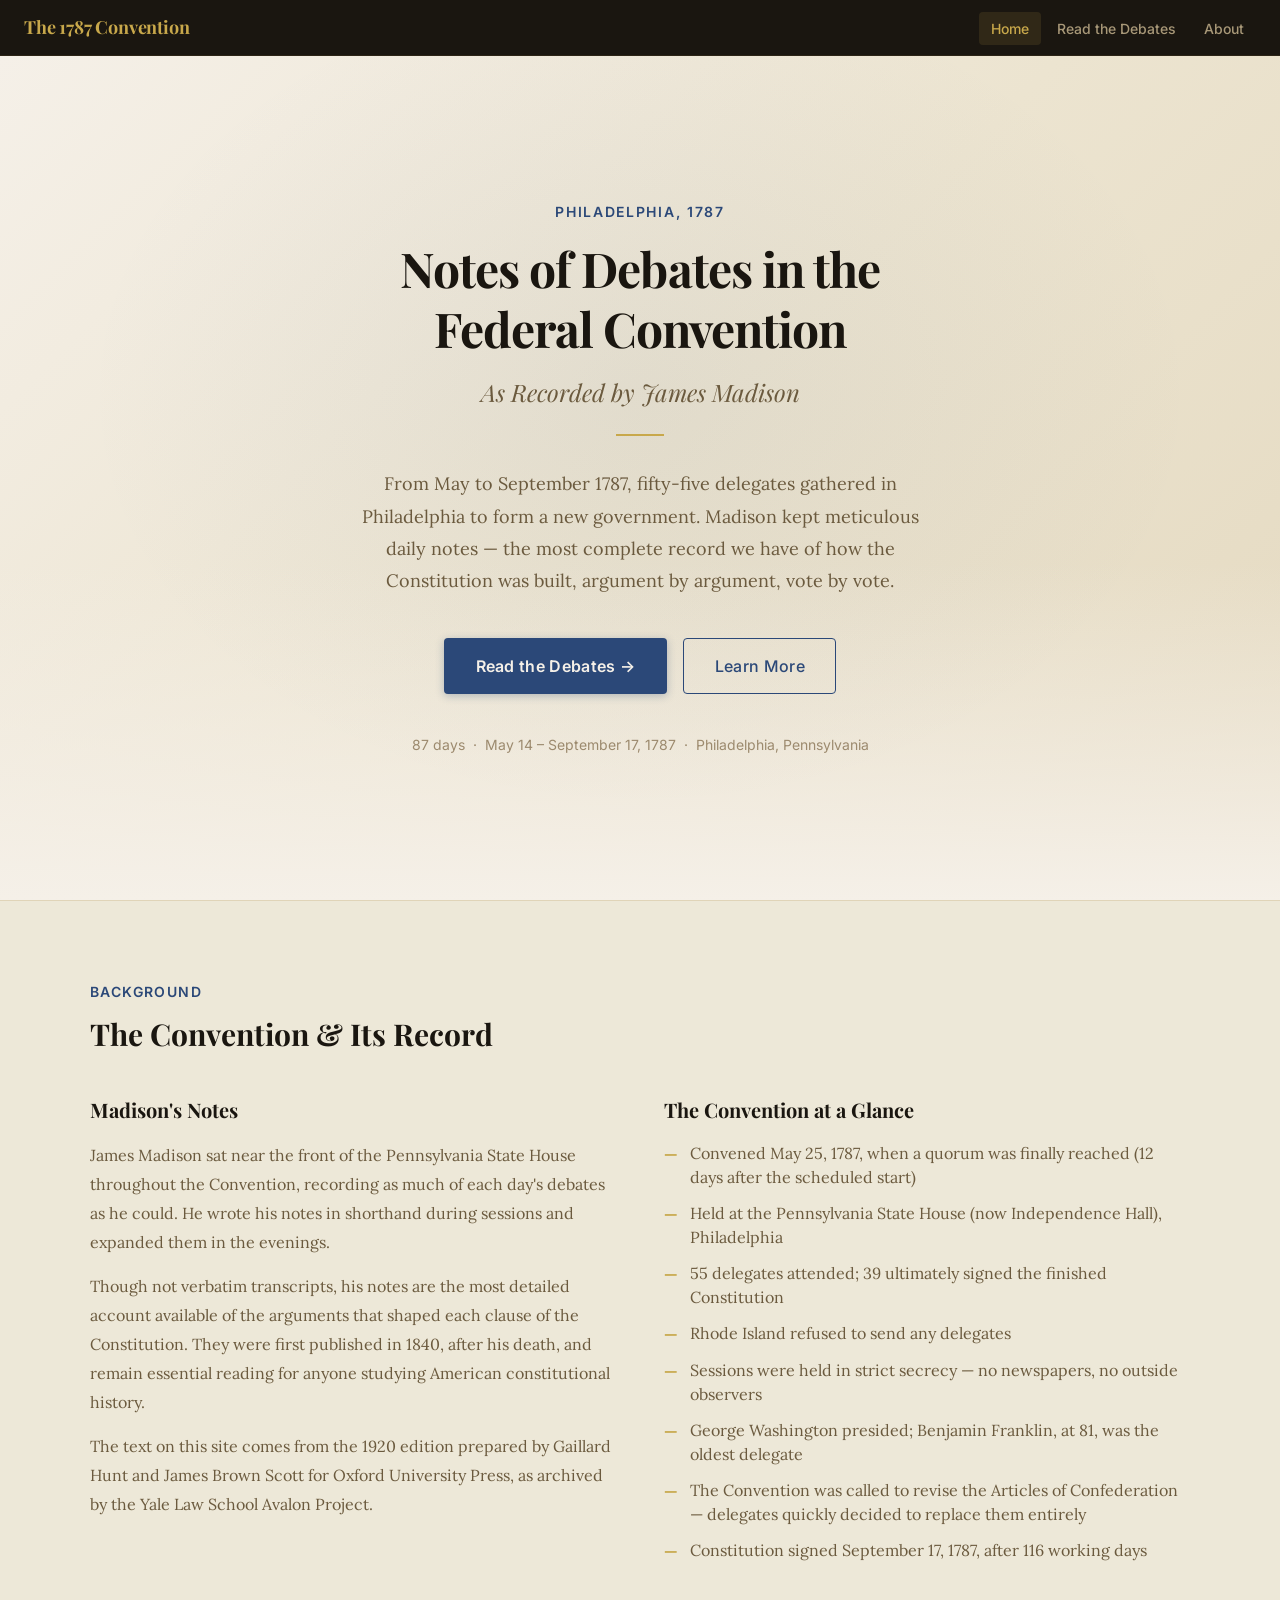
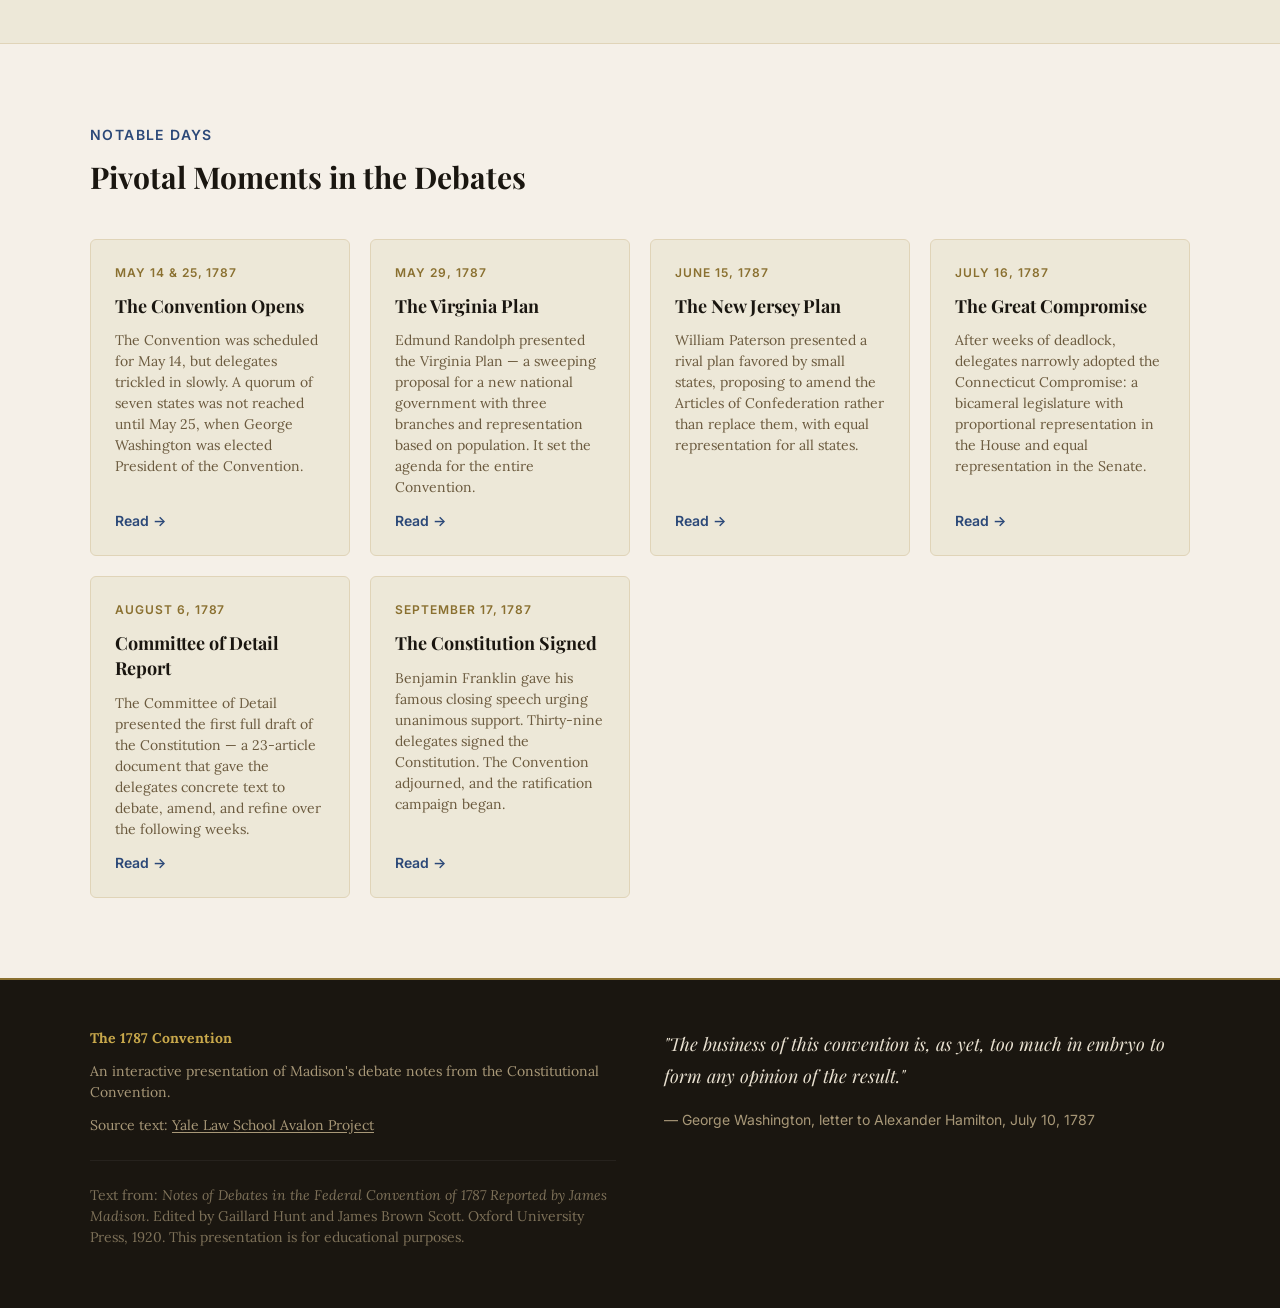
==== index.html @ e4939d73 "Initial commit: 1787 Constitutional Convention website - Landing page (index.html) with hero, about " ====
<!DOCTYPE html>
<html lang="en">
<head>
  <meta charset="UTF-8">
  <meta name="viewport" content="width=device-width, initial-scale=1.0">
  <title>The 1787 Constitutional Convention — Madison's Notes</title>
  <meta name="description" content="An interactive archive of James Madison's daily notes from the Constitutional Convention of 1787. Read the debates that shaped the United States Constitution.">

  <link rel="preconnect" href="https://fonts.googleapis.com">
  <link rel="preconnect" href="https://fonts.gstatic.com" crossorigin>
  <link href="https://fonts.googleapis.com/css2?family=Playfair+Display:ital,wght@0,400;0,700;1,400&family=Lora:ital,wght@0,400;0,600;1,400&family=Inter:wght@400;500;600;700&display=swap" rel="stylesheet">
  <link rel="stylesheet" href="css/styles.css">
</head>
<body class="index-body">

  <!-- Navigation -->
  <nav class="site-nav" role="navigation" aria-label="Main navigation">
    <a href="index.html" class="site-nav__logo" aria-label="Home">
      <span class="logo-long">The 1787 Convention</span>
    </a>
    <ul class="site-nav__links">
      <li><a href="index.html" class="active">Home</a></li>
      <li><a href="debates.html">Read the Debates</a></li>
      <li><a href="#about">About</a></li>
    </ul>
  </nav>

  <!-- Hero -->
  <section class="hero" aria-labelledby="hero-title">
    <div class="hero__inner">
      <p class="hero__eyebrow">Philadelphia, 1787</p>
      <h1 class="hero__title" id="hero-title">Notes of Debates in the<br>Federal Convention</h1>
      <p class="hero__subtitle">As Recorded by James Madison</p>
      <div class="hero__divider" aria-hidden="true"></div>
      <p class="hero__description">
        From May to September 1787, fifty-five delegates gathered in Philadelphia to form a new government.
        Madison kept meticulous daily notes — the most complete record we have of how the Constitution was built,
        argument by argument, vote by vote.
      </p>
      <div class="hero__actions">
        <a href="debates.html" class="btn-primary">Read the Debates &rarr;</a>
        <a href="#about" class="btn-secondary">Learn More</a>
      </div>
      <p class="hero__meta">87 days &nbsp;·&nbsp; May 14 – September 17, 1787 &nbsp;·&nbsp; Philadelphia, Pennsylvania</p>
    </div>
  </section>

  <!-- About -->
  <section class="about-section" id="about" aria-labelledby="about-title">
    <div class="section-container">
      <p class="section-eyebrow">Background</p>
      <h2 class="section-title" id="about-title">The Convention &amp; Its Record</h2>
      <div class="about-grid">
        <div class="about-card">
          <h3>Madison's Notes</h3>
          <p>
            James Madison sat near the front of the Pennsylvania State House throughout the Convention,
            recording as much of each day's debates as he could. He wrote his notes in shorthand during
            sessions and expanded them in the evenings.
          </p>
          <p>
            Though not verbatim transcripts, his notes are the most detailed account available of the
            arguments that shaped each clause of the Constitution. They were first published in 1840,
            after his death, and remain essential reading for anyone studying American constitutional history.
          </p>
          <p>
            The text on this site comes from the 1920 edition prepared by Gaillard Hunt and James Brown Scott
            for Oxford University Press, as archived by the Yale Law School Avalon Project.
          </p>
        </div>
        <div class="about-card">
          <h3>The Convention at a Glance</h3>
          <ul class="facts-list">
            <li>Convened May 25, 1787, when a quorum was finally reached (12 days after the scheduled start)</li>
            <li>Held at the Pennsylvania State House (now Independence Hall), Philadelphia</li>
            <li>55 delegates attended; 39 ultimately signed the finished Constitution</li>
            <li>Rhode Island refused to send any delegates</li>
            <li>Sessions were held in strict secrecy — no newspapers, no outside observers</li>
            <li>George Washington presided; Benjamin Franklin, at 81, was the oldest delegate</li>
            <li>The Convention was called to revise the Articles of Confederation — delegates quickly decided to replace them entirely</li>
            <li>Constitution signed September 17, 1787, after 116 working days</li>
          </ul>
        </div>
      </div>
    </div>
  </section>

  <!-- Key Moments -->
  <section class="moments-section" aria-labelledby="moments-title">
    <div class="section-container">
      <p class="section-eyebrow">Notable Days</p>
      <h2 class="section-title" id="moments-title">Pivotal Moments in the Debates</h2>
      <div class="moments-grid">

        <a href="debates.html#debates_514525" class="moment-card">
          <span class="moment-card__date">May 14 &amp; 25, 1787</span>
          <h3 class="moment-card__title">The Convention Opens</h3>
          <p class="moment-card__desc">
            The Convention was scheduled for May 14, but delegates trickled in slowly.
            A quorum of seven states was not reached until May 25, when George Washington was elected President of the Convention.
          </p>
          <span class="moment-card__link">Read &rarr;</span>
        </a>

        <a href="debates.html#debates_529" class="moment-card">
          <span class="moment-card__date">May 29, 1787</span>
          <h3 class="moment-card__title">The Virginia Plan</h3>
          <p class="moment-card__desc">
            Edmund Randolph presented the Virginia Plan — a sweeping proposal for a new national government with three branches
            and representation based on population. It set the agenda for the entire Convention.
          </p>
          <span class="moment-card__link">Read &rarr;</span>
        </a>

        <a href="debates.html#debates_615" class="moment-card">
          <span class="moment-card__date">June 15, 1787</span>
          <h3 class="moment-card__title">The New Jersey Plan</h3>
          <p class="moment-card__desc">
            William Paterson presented a rival plan favored by small states, proposing to amend the Articles of Confederation
            rather than replace them, with equal representation for all states.
          </p>
          <span class="moment-card__link">Read &rarr;</span>
        </a>

        <a href="debates.html#debates_716" class="moment-card">
          <span class="moment-card__date">July 16, 1787</span>
          <h3 class="moment-card__title">The Great Compromise</h3>
          <p class="moment-card__desc">
            After weeks of deadlock, delegates narrowly adopted the Connecticut Compromise: a bicameral legislature
            with proportional representation in the House and equal representation in the Senate.
          </p>
          <span class="moment-card__link">Read &rarr;</span>
        </a>

        <a href="debates.html#debates_806" class="moment-card">
          <span class="moment-card__date">August 6, 1787</span>
          <h3 class="moment-card__title">Committee of Detail Report</h3>
          <p class="moment-card__desc">
            The Committee of Detail presented the first full draft of the Constitution — a 23-article document
            that gave the delegates concrete text to debate, amend, and refine over the following weeks.
          </p>
          <span class="moment-card__link">Read &rarr;</span>
        </a>

        <a href="debates.html#debates_917" class="moment-card">
          <span class="moment-card__date">September 17, 1787</span>
          <h3 class="moment-card__title">The Constitution Signed</h3>
          <p class="moment-card__desc">
            Benjamin Franklin gave his famous closing speech urging unanimous support. Thirty-nine delegates signed
            the Constitution. The Convention adjourned, and the ratification campaign began.
          </p>
          <span class="moment-card__link">Read &rarr;</span>
        </a>

      </div>
    </div>
  </section>

  <!-- Footer -->
  <footer class="site-footer">
    <div class="site-footer__inner">
      <div>
        <p class="site-footer__brand">The 1787 Convention</p>
        <p>An interactive presentation of Madison's debate notes from the Constitutional Convention.</p>
        <p>
          Source text: <a href="https://avalon.law.yale.edu/subject_menus/debcont.asp" target="_blank" rel="noopener">
            Yale Law School Avalon Project
          </a>
        </p>
        <p class="site-footer__attribution">
          Text from: <em>Notes of Debates in the Federal Convention of 1787 Reported by James Madison</em>.
          Edited by Gaillard Hunt and James Brown Scott. Oxford University Press, 1920.
          This presentation is for educational purposes.
        </p>
      </div>
      <div>
        <p style="font-family: var(--font-display); font-style: italic; font-size: var(--text-lg); color: var(--color-text-on-dark); margin-bottom: var(--space-4); line-height: var(--leading-prose);">
          "The business of this convention is, as yet, too much in embryo to form any opinion of the result."
        </p>
        <p style="font-family: var(--font-ui); font-size: var(--text-sm);">— George Washington, letter to Alexander Hamilton, July 10, 1787</p>
      </div>
    </div>
  </footer>

  <script src="js/main.js"></script>
</body>
</html>
---- css/styles.css ----
/* ============================================================
   Constitutional Convention Website — Design System & Styles
   ============================================================ */

/* Google Fonts loaded in HTML head */

/* ============================================================
   1. CSS Custom Properties (Design Tokens)
   ============================================================ */
:root {
  /* Background tones — warm parchment palette */
  --color-parchment:       #f5f0e8;
  --color-parchment-dark:  #ede8d8;
  --color-parchment-aged:  #d4c9a8;

  /* Dark surfaces */
  --color-ink-deep:        #1a1610;
  --color-ink-mid:         #2c2416;
  --color-ink-light:       #4a3f2f;

  /* Accent — federal blue & gold */
  --color-federal-blue:    #2b4878;
  --color-federal-blue-lt: #3d5f9a;
  --color-federal-gold:    #c8a84b;
  --color-federal-gold-lt: #e8c86a;
  --color-federal-gold-dim: #8a7030;

  /* Text */
  --color-text-primary:    #2c2416;
  --color-text-secondary:  #6b5a3e;
  --color-text-muted:      #9c8a6e;
  --color-text-on-dark:    #e8e0d0;
  --color-text-on-dark-dim: #a89878;

  /* Borders */
  --color-border:          #c8b896;
  --color-border-light:    #e0d4b8;

  /* Functional */
  --color-error:           #8b2020;
  --color-success:         #1a5c2c;

  /* Typography */
  --font-display: 'Playfair Display', 'Georgia', serif;
  --font-body:    'Lora', 'Georgia', serif;
  --font-ui:      'Inter', 'Helvetica Neue', system-ui, sans-serif;

  /* Type scale */
  --text-xs:   0.75rem;
  --text-sm:   0.875rem;
  --text-base: 1rem;
  --text-lg:   1.125rem;
  --text-xl:   1.25rem;
  --text-2xl:  1.5rem;
  --text-3xl:  1.875rem;
  --text-4xl:  2.25rem;
  --text-5xl:  3rem;

  /* Line heights */
  --leading-tight:  1.25;
  --leading-snug:   1.375;
  --leading-normal: 1.5;
  --leading-prose:  1.8;

  /* Spacing */
  --space-1:  0.25rem;
  --space-2:  0.5rem;
  --space-3:  0.75rem;
  --space-4:  1rem;
  --space-5:  1.25rem;
  --space-6:  1.5rem;
  --space-8:  2rem;
  --space-10: 2.5rem;
  --space-12: 3rem;
  --space-16: 4rem;
  --space-20: 5rem;
  --space-24: 6rem;

  /* Layout */
  --content-max-width: 780px;
  --sidebar-width:     260px;
  --timeline-height:   72px;
  --nav-height:        56px;

  /* Transitions */
  --transition-fast: 0.15s ease;
  --transition-base: 0.2s ease;
}

/* ============================================================
   2. Reset & Base
   ============================================================ */
*, *::before, *::after {
  box-sizing: border-box;
  margin: 0;
  padding: 0;
}

html {
  font-size: 16px;
  -webkit-text-size-adjust: 100%;
  scroll-behavior: smooth;
}

body {
  font-family: var(--font-body);
  font-size: var(--text-base);
  line-height: var(--leading-normal);
  color: var(--color-text-primary);
  background-color: var(--color-parchment);
  -webkit-font-smoothing: antialiased;
  -moz-osx-font-smoothing: grayscale;
}

img {
  display: block;
  max-width: 100%;
}

a {
  color: var(--color-federal-blue);
  text-decoration: underline;
  text-underline-offset: 2px;
  transition: color var(--transition-fast);
}
a:hover {
  color: var(--color-federal-blue-lt);
}

button {
  cursor: pointer;
  font-family: var(--font-ui);
  border: none;
  background: none;
}

/* ============================================================
   3. Navigation
   ============================================================ */
.site-nav {
  position: fixed;
  top: 0;
  left: 0;
  right: 0;
  height: var(--nav-height);
  background: var(--color-ink-deep);
  border-bottom: 1px solid var(--color-ink-mid);
  z-index: 200;
  display: flex;
  align-items: center;
  padding: 0 var(--space-6);
  gap: var(--space-8);
}

.site-nav__logo {
  font-family: var(--font-display);
  font-size: var(--text-lg);
  font-weight: 700;
  color: var(--color-federal-gold);
  text-decoration: none;
  letter-spacing: -0.01em;
  flex-shrink: 0;
  transition: color var(--transition-fast);
}
.site-nav__logo:hover {
  color: var(--color-federal-gold-lt);
}

.site-nav__links {
  display: flex;
  align-items: center;
  gap: var(--space-1);
  list-style: none;
  margin-left: auto;
}

.site-nav__links a {
  font-family: var(--font-ui);
  font-size: var(--text-sm);
  font-weight: 500;
  color: var(--color-text-on-dark-dim);
  text-decoration: none;
  padding: var(--space-2) var(--space-3);
  border-radius: 4px;
  transition: color var(--transition-fast), background var(--transition-fast);
}
.site-nav__links a:hover {
  color: var(--color-text-on-dark);
  background: rgba(255,255,255,0.07);
}
.site-nav__links a.active {
  color: var(--color-federal-gold);
  background: rgba(200,168,75,0.12);
}

/* ============================================================
   4. Index Page — Hero
   ============================================================ */
.index-body {
  padding-top: var(--nav-height);
}

.hero {
  min-height: calc(100vh - var(--nav-height));
  display: flex;
  align-items: center;
  justify-content: center;
  text-align: center;
  padding: var(--space-16) var(--space-6);
  background:
    linear-gradient(180deg, rgba(245,240,232,0) 60%, var(--color-parchment) 100%),
    linear-gradient(135deg, var(--color-parchment) 0%, #ece4d0 50%, #e4d9c0 100%);
  position: relative;
  overflow: hidden;
}

.hero::before {
  content: '';
  position: absolute;
  inset: 0;
  background-image:
    radial-gradient(ellipse 800px 600px at 50% 40%, rgba(43,72,120,0.06) 0%, transparent 70%);
  pointer-events: none;
}

.hero__inner {
  max-width: 800px;
  position: relative;
  z-index: 1;
}

.hero__eyebrow {
  font-family: var(--font-ui);
  font-size: var(--text-sm);
  font-weight: 600;
  letter-spacing: 0.12em;
  text-transform: uppercase;
  color: var(--color-federal-blue);
  margin-bottom: var(--space-4);
}

.hero__title {
  font-family: var(--font-display);
  font-size: clamp(var(--text-3xl), 5vw, var(--text-5xl));
  font-weight: 700;
  line-height: var(--leading-tight);
  color: var(--color-ink-deep);
  margin-bottom: var(--space-4);
  letter-spacing: -0.02em;
}

.hero__subtitle {
  font-family: var(--font-display);
  font-size: clamp(var(--text-lg), 2.5vw, var(--text-2xl));
  font-style: italic;
  font-weight: 400;
  color: var(--color-text-secondary);
  margin-bottom: var(--space-6);
}

.hero__description {
  font-family: var(--font-body);
  font-size: var(--text-lg);
  line-height: var(--leading-prose);
  color: var(--color-text-secondary);
  max-width: 580px;
  margin: 0 auto var(--space-10);
}

.hero__divider {
  width: 48px;
  height: 2px;
  background: var(--color-federal-gold);
  margin: 0 auto var(--space-8);
}

.btn-primary {
  display: inline-flex;
  align-items: center;
  gap: var(--space-2);
  font-family: var(--font-ui);
  font-size: var(--text-base);
  font-weight: 600;
  color: var(--color-parchment);
  background: var(--color-federal-blue);
  padding: var(--space-4) var(--space-8);
  border-radius: 4px;
  text-decoration: none;
  letter-spacing: 0.02em;
  transition: background var(--transition-fast), transform var(--transition-fast);
  box-shadow: 0 2px 8px rgba(43,72,120,0.3);
}
.btn-primary:hover {
  background: var(--color-federal-blue-lt);
  color: white;
  transform: translateY(-1px);
  box-shadow: 0 4px 12px rgba(43,72,120,0.4);
}

.btn-secondary {
  display: inline-flex;
  align-items: center;
  gap: var(--space-2);
  font-family: var(--font-ui);
  font-size: var(--text-base);
  font-weight: 500;
  color: var(--color-federal-blue);
  background: transparent;
  border: 1.5px solid var(--color-federal-blue);
  padding: calc(var(--space-4) - 1.5px) calc(var(--space-8) - 1.5px);
  border-radius: 4px;
  text-decoration: none;
  letter-spacing: 0.02em;
  transition: background var(--transition-fast), color var(--transition-fast);
}
.btn-secondary:hover {
  background: var(--color-federal-blue);
  color: var(--color-parchment);
}

.hero__actions {
  display: flex;
  gap: var(--space-4);
  justify-content: center;
  flex-wrap: wrap;
}

.hero__meta {
  margin-top: var(--space-10);
  font-family: var(--font-ui);
  font-size: var(--text-sm);
  color: var(--color-text-muted);
}

/* ============================================================
   5. Index Page — About Section
   ============================================================ */
.about-section {
  padding: var(--space-20) var(--space-6);
  background: var(--color-parchment-dark);
  border-top: 1px solid var(--color-border-light);
  border-bottom: 1px solid var(--color-border-light);
}

.section-container {
  max-width: 1100px;
  margin: 0 auto;
}

.section-eyebrow {
  font-family: var(--font-ui);
  font-size: var(--text-sm);
  font-weight: 600;
  letter-spacing: 0.1em;
  text-transform: uppercase;
  color: var(--color-federal-blue);
  margin-bottom: var(--space-3);
}

.section-title {
  font-family: var(--font-display);
  font-size: clamp(var(--text-2xl), 3vw, var(--text-3xl));
  font-weight: 700;
  color: var(--color-ink-deep);
  margin-bottom: var(--space-10);
  line-height: var(--leading-snug);
}

.about-grid {
  display: grid;
  grid-template-columns: 1fr 1fr;
  gap: var(--space-12);
  align-items: start;
}

@media (max-width: 720px) {
  .about-grid {
    grid-template-columns: 1fr;
  }
}

.about-card h3 {
  font-family: var(--font-display);
  font-size: var(--text-xl);
  font-weight: 700;
  color: var(--color-ink-deep);
  margin-bottom: var(--space-4);
}

.about-card p {
  font-family: var(--font-body);
  font-size: var(--text-base);
  line-height: var(--leading-prose);
  color: var(--color-text-secondary);
  margin-bottom: var(--space-4);
}

.facts-list {
  list-style: none;
  display: flex;
  flex-direction: column;
  gap: var(--space-3);
}

.facts-list li {
  display: flex;
  gap: var(--space-3);
  align-items: flex-start;
  font-family: var(--font-body);
  font-size: var(--text-base);
  color: var(--color-text-secondary);
  line-height: var(--leading-normal);
}

.facts-list li::before {
  content: '—';
  color: var(--color-federal-gold);
  font-weight: 700;
  flex-shrink: 0;
  margin-top: 1px;
}

/* ============================================================
   6. Index Page — Key Moments
   ============================================================ */
.moments-section {
  padding: var(--space-20) var(--space-6);
}

.moments-grid {
  display: grid;
  grid-template-columns: repeat(auto-fill, minmax(220px, 1fr));
  gap: var(--space-5);
  margin-top: var(--space-10);
}

.moment-card {
  background: var(--color-parchment-dark);
  border: 1px solid var(--color-border-light);
  border-radius: 6px;
  padding: var(--space-6);
  text-decoration: none;
  color: inherit;
  transition: border-color var(--transition-base), transform var(--transition-base), box-shadow var(--transition-base);
  display: flex;
  flex-direction: column;
  gap: var(--space-3);
}
.moment-card:hover {
  border-color: var(--color-federal-blue);
  transform: translateY(-2px);
  box-shadow: 0 4px 16px rgba(43,72,120,0.1);
  color: inherit;
}

.moment-card__date {
  font-family: var(--font-ui);
  font-size: var(--text-xs);
  font-weight: 600;
  letter-spacing: 0.08em;
  text-transform: uppercase;
  color: var(--color-federal-gold-dim);
}

.moment-card__title {
  font-family: var(--font-display);
  font-size: var(--text-lg);
  font-weight: 700;
  color: var(--color-ink-deep);
  line-height: var(--leading-snug);
}

.moment-card__desc {
  font-family: var(--font-body);
  font-size: var(--text-sm);
  line-height: var(--leading-normal);
  color: var(--color-text-secondary);
  flex: 1;
}

.moment-card__link {
  font-family: var(--font-ui);
  font-size: var(--text-sm);
  font-weight: 600;
  color: var(--color-federal-blue);
  display: flex;
  align-items: center;
  gap: var(--space-1);
  text-decoration: none;
}

/* ============================================================
   7. Site Footer
   ============================================================ */
.site-footer {
  background: var(--color-ink-deep);
  color: var(--color-text-on-dark-dim);
  padding: var(--space-12) var(--space-6);
  border-top: 2px solid var(--color-federal-gold-dim);
}

.site-footer__inner {
  max-width: 1100px;
  margin: 0 auto;
  display: grid;
  grid-template-columns: 1fr 1fr;
  gap: var(--space-12);
  align-items: start;
}

@media (max-width: 600px) {
  .site-footer__inner {
    grid-template-columns: 1fr;
    gap: var(--space-8);
  }
}

.site-footer__brand {
  font-family: var(--font-display);
  font-size: var(--text-xl);
  font-weight: 700;
  color: var(--color-federal-gold);
  margin-bottom: var(--space-3);
}

.site-footer p {
  font-family: var(--font-body);
  font-size: var(--text-sm);
  line-height: var(--leading-normal);
  margin-bottom: var(--space-3);
}

.site-footer a {
  color: var(--color-text-on-dark-dim);
  text-decoration: underline;
  text-underline-offset: 2px;
}
.site-footer a:hover {
  color: var(--color-text-on-dark);
}

.site-footer__attribution {
  font-size: var(--text-xs);
  opacity: 0.7;
  margin-top: var(--space-6);
  padding-top: var(--space-6);
  border-top: 1px solid rgba(255,255,255,0.08);
}

/* ============================================================
   8. Debates Page Layout
   ============================================================ */
.debates-body {
  padding-top: var(--nav-height);
  padding-bottom: var(--timeline-height);
  height: 100vh;
  overflow: hidden;
  display: flex;
  flex-direction: column;
}

.debates-layout {
  display: flex;
  flex: 1;
  min-height: 0;
  overflow: hidden;
}

/* ============================================================
   9. Debates Sidebar
   ============================================================ */
.debates-sidebar {
  width: var(--sidebar-width);
  flex-shrink: 0;
  background: var(--color-parchment-dark);
  border-right: 1px solid var(--color-border-light);
  overflow-y: auto;
  overflow-x: hidden;
  scrollbar-width: thin;
  scrollbar-color: var(--color-border) transparent;
}

.sidebar-header {
  padding: var(--space-5) var(--space-4) var(--space-3);
  border-bottom: 1px solid var(--color-border-light);
  position: sticky;
  top: 0;
  background: var(--color-parchment-dark);
  z-index: 5;
}

.sidebar-header h2 {
  font-family: var(--font-ui);
  font-size: var(--text-xs);
  font-weight: 600;
  letter-spacing: 0.1em;
  text-transform: uppercase;
  color: var(--color-text-muted);
}

.sidebar-month {
  padding: var(--space-4) 0 var(--space-2);
}

.sidebar-month__label {
  font-family: var(--font-ui);
  font-size: var(--text-xs);
  font-weight: 700;
  letter-spacing: 0.1em;
  text-transform: uppercase;
  color: var(--color-federal-gold-dim);
  padding: 0 var(--space-4) var(--space-2);
  display: block;
}

.sidebar-day {
  display: flex;
  align-items: center;
  width: 100%;
  padding: var(--space-2) var(--space-4);
  font-family: var(--font-ui);
  font-size: var(--text-sm);
  color: var(--color-text-secondary);
  background: none;
  border: none;
  text-align: left;
  cursor: pointer;
  border-left: 2px solid transparent;
  transition: background var(--transition-fast), color var(--transition-fast), border-color var(--transition-fast);
  gap: var(--space-2);
}
.sidebar-day:hover {
  background: var(--color-parchment-aged);
  color: var(--color-text-primary);
}
.sidebar-day.active {
  background: rgba(43,72,120,0.08);
  color: var(--color-federal-blue);
  border-left-color: var(--color-federal-blue);
  font-weight: 600;
}

.sidebar-day__notable-dot {
  width: 5px;
  height: 5px;
  border-radius: 50%;
  background: var(--color-federal-gold);
  flex-shrink: 0;
  margin-left: auto;
}

@media (max-width: 900px) {
  .debates-sidebar {
    display: none;
  }
}

/* ============================================================
   10. Debates Content Area
   ============================================================ */
.debates-content {
  flex: 1;
  overflow-y: auto;
  overflow-x: hidden;
  scrollbar-width: thin;
  scrollbar-color: var(--color-border) transparent;
  background: var(--color-parchment);
}

.debates-content__inner {
  max-width: var(--content-max-width);
  margin: 0 auto;
  padding: var(--space-10) var(--space-8) var(--space-16);
}

@media (max-width: 700px) {
  .debates-content__inner {
    padding: var(--space-6) var(--space-4) var(--space-12);
  }
}

/* ============================================================
   11. Day Header
   ============================================================ */
.day-header {
  margin-bottom: var(--space-8);
  padding-bottom: var(--space-6);
  border-bottom: 1px solid var(--color-border-light);
}

.day-counter {
  font-family: var(--font-ui);
  font-size: var(--text-xs);
  font-weight: 600;
  letter-spacing: 0.12em;
  text-transform: uppercase;
  color: var(--color-federal-blue);
  margin-bottom: var(--space-3);
}

.day-title {
  font-family: var(--font-display);
  font-size: clamp(var(--text-2xl), 3.5vw, var(--text-4xl));
  font-weight: 700;
  color: var(--color-ink-deep);
  line-height: var(--leading-tight);
  letter-spacing: -0.02em;
  margin-bottom: var(--space-4);
}

.day-notable-badge {
  display: inline-flex;
  align-items: center;
  gap: var(--space-2);
  font-family: var(--font-ui);
  font-size: var(--text-xs);
  font-weight: 600;
  letter-spacing: 0.06em;
  text-transform: uppercase;
  color: var(--color-federal-gold-dim);
  background: rgba(200,168,75,0.12);
  border: 1px solid rgba(200,168,75,0.3);
  padding: var(--space-1) var(--space-3);
  border-radius: 12px;
  margin-bottom: var(--space-4);
}
.day-notable-badge::before {
  content: '★';
  font-size: 10px;
}

/* Attendees collapsible */
.attendees-toggle {
  display: flex;
  align-items: center;
  gap: var(--space-2);
  font-family: var(--font-ui);
  font-size: var(--text-sm);
  font-weight: 500;
  color: var(--color-text-muted);
  cursor: pointer;
  background: none;
  border: none;
  padding: var(--space-2) 0;
  transition: color var(--transition-fast);
}
.attendees-toggle:hover {
  color: var(--color-text-primary);
}

.attendees-toggle__icon {
  font-size: 10px;
  transition: transform var(--transition-base);
  display: inline-block;
}
.attendees-toggle.open .attendees-toggle__icon {
  transform: rotate(90deg);
}

.attendees-body {
  font-family: var(--font-body);
  font-size: var(--text-sm);
  line-height: var(--leading-prose);
  color: var(--color-text-secondary);
  background: var(--color-parchment-dark);
  border: 1px solid var(--color-border-light);
  border-radius: 4px;
  padding: var(--space-4);
  margin-top: var(--space-2);
  display: none;
}
.attendees-body.open {
  display: block;
}

/* ============================================================
   12. Debate Body Typography
   ============================================================ */
.debate-body {
  font-family: var(--font-body);
  font-size: var(--text-lg);
  line-height: var(--leading-prose);
  color: var(--color-text-primary);
}

.debate-body p {
  margin-bottom: var(--space-6);
}

/* Speaker names — bold tags from Yale source */
.debate-body b,
.debate-body strong {
  font-family: var(--font-ui);
  font-size: var(--text-sm);
  font-weight: 700;
  color: var(--color-federal-blue);
  text-transform: uppercase;
  letter-spacing: 0.06em;
  display: inline;
}

/* Section headings within long pages */
.debate-body h4,
.debate-body h3 {
  font-family: var(--font-display);
  font-size: var(--text-xl);
  font-weight: 700;
  color: var(--color-ink-light);
  margin: var(--space-10) 0 var(--space-4);
  padding-bottom: var(--space-2);
  border-bottom: 1px solid var(--color-border-light);
  line-height: var(--leading-snug);
}

/* Footnote reference links */
.debate-body a[href^="#FN"],
.debate-body a[href^="#fn"] {
  color: var(--color-federal-blue);
  font-size: 0.75em;
  vertical-align: super;
  text-decoration: none;
  font-family: var(--font-ui);
  line-height: 0;
  transition: color var(--transition-fast);
}
.debate-body a[href^="#FN"]:hover,
.debate-body a[href^="#fn"]:hover {
  color: var(--color-federal-blue-lt);
  text-decoration: underline;
}

/* Ordered/unordered lists within debate text */
.debate-body ol,
.debate-body ul {
  padding-left: var(--space-6);
  margin-bottom: var(--space-6);
}
.debate-body li {
  margin-bottom: var(--space-2);
}

/* Loading skeleton */
.skeleton-block {
  border-radius: 4px;
  background: linear-gradient(
    90deg,
    var(--color-parchment-dark) 25%,
    var(--color-parchment) 50%,
    var(--color-parchment-dark) 75%
  );
  background-size: 200% 100%;
  animation: shimmer 1.5s infinite;
}

@keyframes shimmer {
  0%   { background-position: 200% 0; }
  100% { background-position: -200% 0; }
}

.skeleton-title {
  height: 48px;
  width: 70%;
  margin-bottom: var(--space-4);
}
.skeleton-subtitle {
  height: 20px;
  width: 40%;
  margin-bottom: var(--space-8);
}
.skeleton-line {
  height: 18px;
  margin-bottom: var(--space-3);
}
.skeleton-line--short { width: 60%; }
.skeleton-line--med   { width: 85%; }
.skeleton-line--full  { width: 100%; }

#day-loading {
  display: none;
}
#day-loading.visible {
  display: block;
}
#day-content.hidden {
  display: none;
}

/* ============================================================
   13. Footnotes Section
   ============================================================ */
.footnotes-section {
  margin-top: var(--space-10);
  padding-top: var(--space-6);
  border-top: 1px solid var(--color-border-light);
}

.footnotes-toggle {
  display: flex;
  align-items: center;
  gap: var(--space-2);
  font-family: var(--font-ui);
  font-size: var(--text-sm);
  font-weight: 600;
  color: var(--color-text-secondary);
  cursor: pointer;
  background: none;
  border: none;
  padding: var(--space-2) 0;
  transition: color var(--transition-fast);
}
.footnotes-toggle:hover {
  color: var(--color-text-primary);
}

.footnotes-toggle__icon {
  font-size: 10px;
  transition: transform var(--transition-base);
  display: inline-block;
}
.footnotes-toggle.open .footnotes-toggle__icon {
  transform: rotate(90deg);
}

.footnotes-body {
  margin-top: var(--space-4);
  display: none;
}
.footnotes-body.open {
  display: block;
}

.footnote-item {
  display: flex;
  gap: var(--space-3);
  font-family: var(--font-body);
  font-size: var(--text-sm);
  line-height: var(--leading-normal);
  color: var(--color-text-secondary);
  margin-bottom: var(--space-3);
  padding-bottom: var(--space-3);
  border-bottom: 1px solid var(--color-border-light);
}
.footnote-item:last-child {
  border-bottom: none;
}

.footnote-item__id {
  font-family: var(--font-ui);
  font-size: var(--text-xs);
  font-weight: 700;
  color: var(--color-federal-blue);
  flex-shrink: 0;
  min-width: 36px;
  padding-top: 2px;
}

/* ============================================================
   14. Day Navigation (Prev/Next)
   ============================================================ */
.day-nav {
  display: flex;
  justify-content: space-between;
  align-items: center;
  margin-top: var(--space-12);
  padding-top: var(--space-6);
  border-top: 1px solid var(--color-border-light);
  gap: var(--space-4);
}

.day-nav__btn {
  font-family: var(--font-ui);
  font-size: var(--text-sm);
  font-weight: 600;
  color: var(--color-federal-blue);
  background: none;
  border: 1.5px solid var(--color-border);
  border-radius: 4px;
  padding: var(--space-3) var(--space-5);
  cursor: pointer;
  transition: background var(--transition-fast), border-color var(--transition-fast), color var(--transition-fast);
  display: flex;
  align-items: center;
  gap: var(--space-2);
  max-width: 45%;
  text-overflow: ellipsis;
  overflow: hidden;
  white-space: nowrap;
}
.day-nav__btn:hover:not(:disabled) {
  background: var(--color-parchment-dark);
  border-color: var(--color-federal-blue);
}
.day-nav__btn:disabled {
  opacity: 0.3;
  cursor: default;
}

.day-nav__btn--next {
  margin-left: auto;
}

/* ============================================================
   15. Timeline Bar
   ============================================================ */
.timeline-bar {
  position: fixed;
  bottom: 0;
  left: 0;
  right: 0;
  height: var(--timeline-height);
  background: var(--color-ink-deep);
  border-top: 2px solid var(--color-federal-gold-dim);
  z-index: 100;
  overflow-x: auto;
  overflow-y: hidden;
  scrollbar-width: thin;
  scrollbar-color: var(--color-federal-gold-dim) var(--color-ink-mid);
}

.timeline-bar::-webkit-scrollbar {
  height: 4px;
}
.timeline-bar::-webkit-scrollbar-track {
  background: var(--color-ink-mid);
}
.timeline-bar::-webkit-scrollbar-thumb {
  background: var(--color-federal-gold-dim);
  border-radius: 2px;
}

.timeline-inner {
  display: flex;
  align-items: center;
  height: 100%;
  padding: 0 var(--space-4);
  gap: var(--space-5);
  min-width: max-content;
}

.timeline-month-group {
  display: flex;
  flex-direction: column;
  gap: var(--space-1);
  align-items: flex-start;
}

.timeline-month-label {
  font-family: var(--font-ui);
  font-size: var(--text-xs);
  font-weight: 700;
  letter-spacing: 0.1em;
  text-transform: uppercase;
  color: var(--color-federal-gold);
  line-height: 1;
  padding-left: 2px;
}

.timeline-days {
  display: flex;
  gap: 3px;
}

.timeline-day {
  position: relative;
  width: 30px;
  height: 32px;
  border: 1px solid transparent;
  border-radius: 4px;
  background: var(--color-ink-mid);
  color: var(--color-text-on-dark-dim);
  font-family: var(--font-ui);
  font-size: 11px;
  font-weight: 500;
  cursor: pointer;
  transition: background var(--transition-fast), color var(--transition-fast), border-color var(--transition-fast);
  display: flex;
  align-items: center;
  justify-content: center;
  flex-direction: column;
  gap: 2px;
  line-height: 1;
}

.timeline-day:hover {
  background: var(--color-ink-light);
  color: var(--color-text-on-dark);
  border-color: rgba(255,255,255,0.15);
}

.timeline-day.active {
  background: var(--color-federal-gold);
  color: var(--color-ink-deep);
  border-color: var(--color-federal-gold-lt);
  font-weight: 700;
}

.timeline-day.notable::after {
  content: '';
  display: block;
  width: 4px;
  height: 4px;
  border-radius: 50%;
  background: var(--color-federal-gold-lt);
  flex-shrink: 0;
}

.timeline-day.active.notable::after {
  background: var(--color-ink-mid);
}

/* ============================================================
   16. Error State
   ============================================================ */
.error-message {
  background: rgba(139,32,32,0.08);
  border: 1px solid rgba(139,32,32,0.3);
  border-radius: 4px;
  padding: var(--space-6);
  margin: var(--space-8) 0;
  font-family: var(--font-ui);
  font-size: var(--text-sm);
  color: var(--color-error);
}

.error-message strong {
  display: block;
  margin-bottom: var(--space-2);
}

/* ============================================================
   17. Utility Classes
   ============================================================ */
.visually-hidden {
  position: absolute;
  width: 1px;
  height: 1px;
  padding: 0;
  margin: -1px;
  overflow: hidden;
  clip: rect(0,0,0,0);
  white-space: nowrap;
  border: 0;
}

.text-center { text-align: center; }

/* ============================================================
   18. Responsive Overrides
   ============================================================ */
@media (max-width: 480px) {
  .site-nav__logo span.logo-long {
    display: none;
  }
  .timeline-day {
    width: 26px;
    font-size: 10px;
  }
}
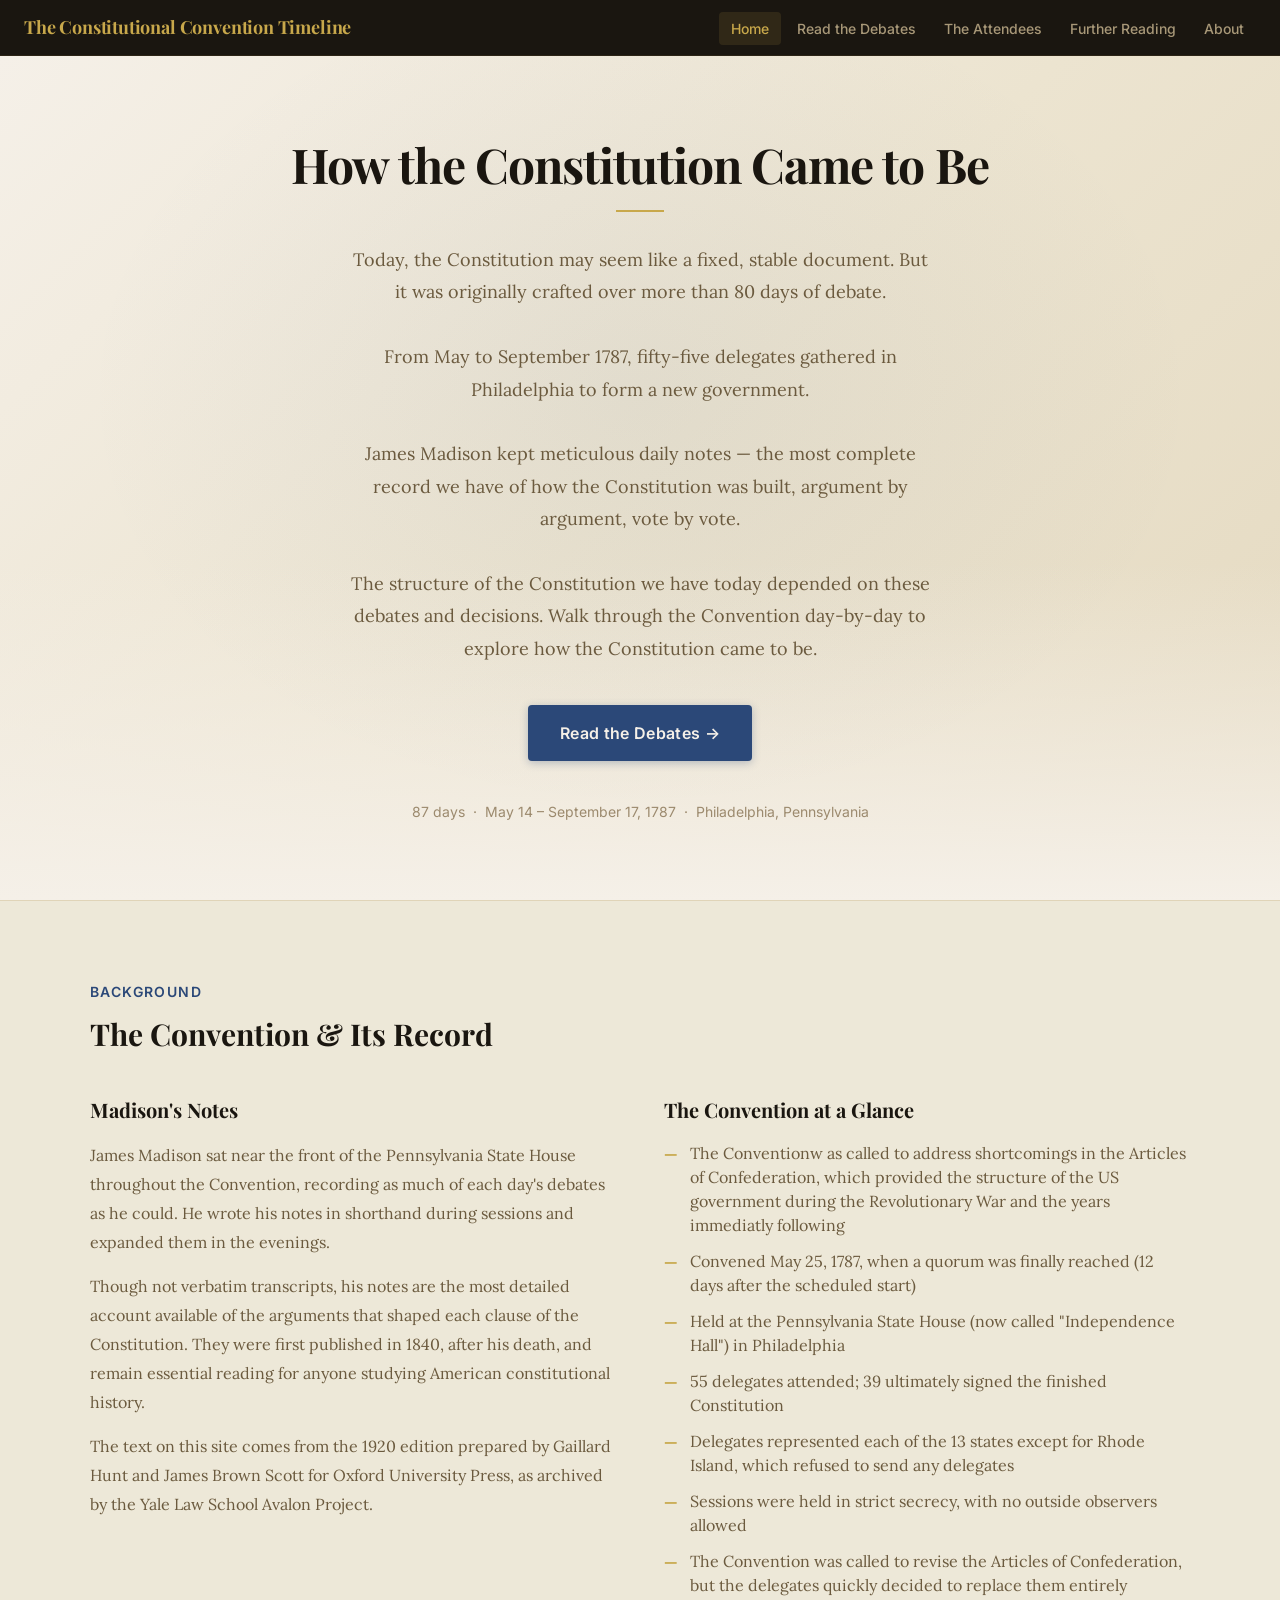
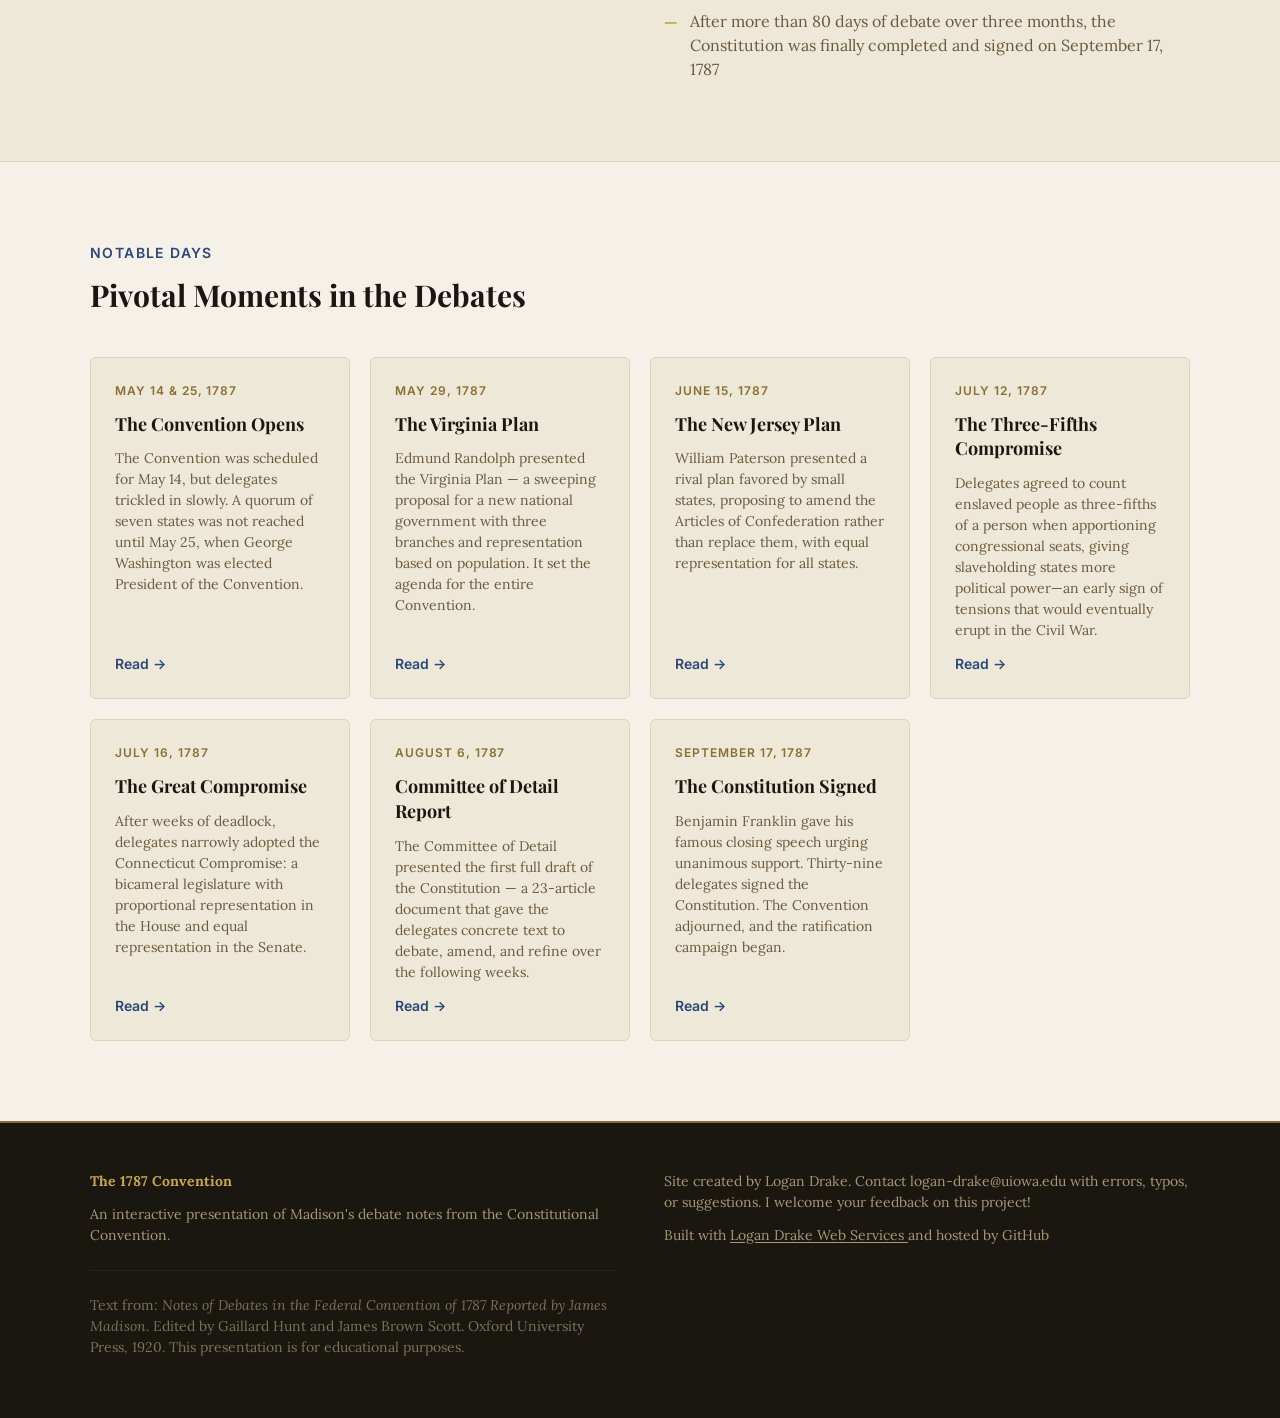
==== commit 64e6d648: "First public beta launch" ====
--- a/index.html
+++ b/index.html
@@ -16,30 +16,35 @@
   <!-- Navigation -->
   <nav class="site-nav" role="navigation" aria-label="Main navigation">
     <a href="index.html" class="site-nav__logo" aria-label="Home">
-      <span class="logo-long">The 1787 Convention</span>
+      <span class="logo-long">The Constitutional Convention Timeline</span>
     </a>
     <ul class="site-nav__links">
       <li><a href="index.html" class="active">Home</a></li>
       <li><a href="debates.html">Read the Debates</a></li>
+      <li><a href="attendees.html">The Attendees</a></li>
+      <li><a href="books.html">Further Reading</a></li>
       <li><a href="#about">About</a></li>
     </ul>
+    <button class="site-nav__toggle" aria-label="Toggle navigation" aria-expanded="false">
+      <span></span><span></span><span></span>
+    </button>
   </nav>
 
   <!-- Hero -->
   <section class="hero" aria-labelledby="hero-title">
     <div class="hero__inner">
-      <p class="hero__eyebrow">Philadelphia, 1787</p>
-      <h1 class="hero__title" id="hero-title">Notes of Debates in the<br>Federal Convention</h1>
-      <p class="hero__subtitle">As Recorded by James Madison</p>
+      <!--<p class="hero__eyebrow"></p> -->
+      <h1 class="hero__title" id="hero-title">How the Constitution Came to Be</h1>
       <div class="hero__divider" aria-hidden="true"></div>
       <p class="hero__description">
-        From May to September 1787, fifty-five delegates gathered in Philadelphia to form a new government.
-        Madison kept meticulous daily notes — the most complete record we have of how the Constitution was built,
-        argument by argument, vote by vote.
+        Today, the Constitution may seem like a fixed, stable document. But it was originally crafted over more than 80 days of debate. </br></br>
+        From May to September 1787, fifty-five delegates gathered in Philadelphia to form a new government.</br></br>
+        James Madison kept meticulous daily notes — the most complete record we have of how the Constitution was built,
+        argument by argument, vote by vote.</br></br>
+        The structure of the Constitution we have today depended on these debates and decisions. Walk through the Convention day-by-day to explore how the Constitution came to be. 
       </p>
       <div class="hero__actions">
         <a href="debates.html" class="btn-primary">Read the Debates &rarr;</a>
-        <a href="#about" class="btn-secondary">Learn More</a>
       </div>
       <p class="hero__meta">87 days &nbsp;·&nbsp; May 14 – September 17, 1787 &nbsp;·&nbsp; Philadelphia, Pennsylvania</p>
     </div>
@@ -71,14 +76,14 @@
         <div class="about-card">
           <h3>The Convention at a Glance</h3>
           <ul class="facts-list">
+            <li>The Conventionw as called to address shortcomings in the Articles of Confederation, which provided the structure of the US government during the Revolutionary War and the years immediatly following</li>
             <li>Convened May 25, 1787, when a quorum was finally reached (12 days after the scheduled start)</li>
-            <li>Held at the Pennsylvania State House (now Independence Hall), Philadelphia</li>
+            <li>Held at the Pennsylvania State House (now called "Independence Hall") in Philadelphia</li>
             <li>55 delegates attended; 39 ultimately signed the finished Constitution</li>
-            <li>Rhode Island refused to send any delegates</li>
-            <li>Sessions were held in strict secrecy — no newspapers, no outside observers</li>
-            <li>George Washington presided; Benjamin Franklin, at 81, was the oldest delegate</li>
-            <li>The Convention was called to revise the Articles of Confederation — delegates quickly decided to replace them entirely</li>
-            <li>Constitution signed September 17, 1787, after 116 working days</li>
+            <li>Delegates represented each of the 13 states except for Rhode Island, which refused to send any delegates</li>
+            <li>Sessions were held in strict secrecy, with no outside observers allowed</li>
+            <li>The Convention was called to revise the Articles of Confederation, but the delegates quickly decided to replace them entirely</li>
+            <li>After more than 80 days of debate over three months, the Constitution was finally completed and signed on September 17, 1787</li>
           </ul>
         </div>
       </div>
@@ -122,6 +127,18 @@
           <span class="moment-card__link">Read &rarr;</span>
         </a>
 
+        <a href="debates.html#debates_712" class="moment-card">
+          <span class="moment-card__date">July 12, 1787</span>
+          <h3 class="moment-card__title">The Three-Fifths Compromise</h3>
+          <p class="moment-card__desc">
+            Delegates agreed to count enslaved people as three-fifths of a person when apportioning
+            congressional seats, giving slaveholding states more political
+            power&mdash;an early sign of tensions that would eventually erupt
+            in the Civil War.
+          </p>
+          <span class="moment-card__link">Read &rarr;</span>
+        </a>
+
         <a href="debates.html#debates_716" class="moment-card">
           <span class="moment-card__date">July 16, 1787</span>
           <h3 class="moment-card__title">The Great Compromise</h3>
@@ -162,11 +179,6 @@
       <div>
         <p class="site-footer__brand">The 1787 Convention</p>
         <p>An interactive presentation of Madison's debate notes from the Constitutional Convention.</p>
-        <p>
-          Source text: <a href="https://avalon.law.yale.edu/subject_menus/debcont.asp" target="_blank" rel="noopener">
-            Yale Law School Avalon Project
-          </a>
-        </p>
         <p class="site-footer__attribution">
           Text from: <em>Notes of Debates in the Federal Convention of 1787 Reported by James Madison</em>.
           Edited by Gaillard Hunt and James Brown Scott. Oxford University Press, 1920.
@@ -174,11 +186,13 @@
         </p>
       </div>
       <div>
-        <p style="font-family: var(--font-display); font-style: italic; font-size: var(--text-lg); color: var(--color-text-on-dark); margin-bottom: var(--space-4); line-height: var(--leading-prose);">
-          "The business of this convention is, as yet, too much in embryo to form any opinion of the result."
+         <p>Site created by Logan Drake. Contact logan-drake@uiowa.edu with errors, typos, or suggestions. I welcome your feedback on this project!</p>
+         <p>Built with <a href="https://logandrake.website" target="_blank"> Logan Drake Web Services </a> and hosted by GitHub</p>
+        <!-- <p style="font-family: var(--font-display); font-style: italic; font-size: var(--text-lg); color: var(--color-text-on-dark); margin-bottom: var(--space-4); line-height: var(--leading-prose);">
+          "The business of this convention is, as yet, too much in embryo to form any opinion of the result." CANT FIND THIS QUOTE
         </p>
-        <p style="font-family: var(--font-ui); font-size: var(--text-sm);">— George Washington, letter to Alexander Hamilton, July 10, 1787</p>
-      </div>
+        <p style="font-family: var(--font-ui); font-size: var(--text-sm);">— George Washington, letter to Alexander Hamilton, July 10, 1787</p>-->
+      </div> 
     </div>
   </footer>
 
--- a/css/styles.css
+++ b/css/styles.css
@@ -78,8 +78,7 @@
 
   /* Layout */
   --content-max-width: 780px;
-  --sidebar-width:     260px;
-  --timeline-height:   72px;
+  --timeline-height:   88px;
   --nav-height:        56px;
 
   /* Transitions */
@@ -182,6 +181,7 @@
   text-decoration: none;
   padding: var(--space-2) var(--space-3);
   border-radius: 4px;
+  white-space: nowrap;
   transition: color var(--transition-fast), background var(--transition-fast);
 }
 .site-nav__links a:hover {
@@ -191,6 +191,38 @@
 .site-nav__links a.active {
   color: var(--color-federal-gold);
   background: rgba(200,168,75,0.12);
+}
+
+/* Hamburger toggle button — hidden by default, shown at mobile */
+.site-nav__toggle {
+  display: none;
+  background: none;
+  border: none;
+  cursor: pointer;
+  padding: var(--space-2);
+  flex-direction: column;
+  gap: 5px;
+  align-items: center;
+  justify-content: center;
+  margin-left: auto;
+  flex-shrink: 0;
+}
+.site-nav__toggle span {
+  display: block;
+  width: 22px;
+  height: 2px;
+  background: var(--color-text-on-dark);
+  border-radius: 1px;
+  transition: transform 0.2s ease, opacity 0.2s ease;
+}
+.site-nav--open .site-nav__toggle span:nth-child(1) {
+  transform: translateY(7px) rotate(45deg);
+}
+.site-nav--open .site-nav__toggle span:nth-child(2) {
+  opacity: 0;
+}
+.site-nav--open .site-nav__toggle span:nth-child(3) {
+  transform: translateY(-7px) rotate(-45deg);
 }
 
 /* ============================================================
@@ -566,94 +598,7 @@
   overflow: hidden;
 }
 
-/* ============================================================
-   9. Debates Sidebar
-   ============================================================ */
-.debates-sidebar {
-  width: var(--sidebar-width);
-  flex-shrink: 0;
-  background: var(--color-parchment-dark);
-  border-right: 1px solid var(--color-border-light);
-  overflow-y: auto;
-  overflow-x: hidden;
-  scrollbar-width: thin;
-  scrollbar-color: var(--color-border) transparent;
-}
-
-.sidebar-header {
-  padding: var(--space-5) var(--space-4) var(--space-3);
-  border-bottom: 1px solid var(--color-border-light);
-  position: sticky;
-  top: 0;
-  background: var(--color-parchment-dark);
-  z-index: 5;
-}
-
-.sidebar-header h2 {
-  font-family: var(--font-ui);
-  font-size: var(--text-xs);
-  font-weight: 600;
-  letter-spacing: 0.1em;
-  text-transform: uppercase;
-  color: var(--color-text-muted);
-}
-
-.sidebar-month {
-  padding: var(--space-4) 0 var(--space-2);
-}
-
-.sidebar-month__label {
-  font-family: var(--font-ui);
-  font-size: var(--text-xs);
-  font-weight: 700;
-  letter-spacing: 0.1em;
-  text-transform: uppercase;
-  color: var(--color-federal-gold-dim);
-  padding: 0 var(--space-4) var(--space-2);
-  display: block;
-}
-
-.sidebar-day {
-  display: flex;
-  align-items: center;
-  width: 100%;
-  padding: var(--space-2) var(--space-4);
-  font-family: var(--font-ui);
-  font-size: var(--text-sm);
-  color: var(--color-text-secondary);
-  background: none;
-  border: none;
-  text-align: left;
-  cursor: pointer;
-  border-left: 2px solid transparent;
-  transition: background var(--transition-fast), color var(--transition-fast), border-color var(--transition-fast);
-  gap: var(--space-2);
-}
-.sidebar-day:hover {
-  background: var(--color-parchment-aged);
-  color: var(--color-text-primary);
-}
-.sidebar-day.active {
-  background: rgba(43,72,120,0.08);
-  color: var(--color-federal-blue);
-  border-left-color: var(--color-federal-blue);
-  font-weight: 600;
-}
-
-.sidebar-day__notable-dot {
-  width: 5px;
-  height: 5px;
-  border-radius: 50%;
-  background: var(--color-federal-gold);
-  flex-shrink: 0;
-  margin-left: auto;
-}
-
-@media (max-width: 900px) {
-  .debates-sidebar {
-    display: none;
-  }
-}
+/* Sidebar removed — navigation is via the bottom timeline only */
 
 /* ============================================================
    10. Debates Content Area
@@ -708,6 +653,49 @@
   margin-bottom: var(--space-4);
 }
 
+.day-date {
+  font-family: var(--font-display);
+  font-size: clamp(var(--text-xl), 2.5vw, var(--text-3xl));
+  font-weight: 400;
+  color: var(--color-ink-deep);
+  line-height: var(--leading-tight);
+  letter-spacing: -0.01em;
+  margin: 0 0 var(--space-4);
+}
+
+.day-section-title {
+  font-family: var(--font-display);
+  font-size: clamp(var(--text-2xl), 3.5vw, var(--text-4xl));
+  font-weight: 700;
+  color: var(--color-ink-deep);
+  line-height: var(--leading-tight);
+  letter-spacing: -0.02em;
+  margin-bottom: var(--space-4);
+}
+
+.day-summary {
+  margin-bottom: var(--space-8);
+  padding-bottom: var(--space-8);
+  border-bottom: 1px solid var(--color-border-light);
+}
+
+#day-summary-text {
+  font-family: var(--font-body);
+  font-size: var(--text-lg);
+  line-height: var(--leading-prose);
+  color: var(--color-text-primary);
+  margin: 0;
+}
+
+#day-summary-text.day-summary-placeholder {
+  font-style: italic;
+  color: var(--color-text-secondary);
+}
+
+.day-notes-section {
+  /* intentionally unstyled; debate-body handles typography */
+}
+
 .day-notable-badge {
   display: inline-flex;
   align-items: center;
@@ -729,49 +717,7 @@
   font-size: 10px;
 }
 
-/* Attendees collapsible */
-.attendees-toggle {
-  display: flex;
-  align-items: center;
-  gap: var(--space-2);
-  font-family: var(--font-ui);
-  font-size: var(--text-sm);
-  font-weight: 500;
-  color: var(--color-text-muted);
-  cursor: pointer;
-  background: none;
-  border: none;
-  padding: var(--space-2) 0;
-  transition: color var(--transition-fast);
-}
-.attendees-toggle:hover {
-  color: var(--color-text-primary);
-}
-
-.attendees-toggle__icon {
-  font-size: 10px;
-  transition: transform var(--transition-base);
-  display: inline-block;
-}
-.attendees-toggle.open .attendees-toggle__icon {
-  transform: rotate(90deg);
-}
-
-.attendees-body {
-  font-family: var(--font-body);
-  font-size: var(--text-sm);
-  line-height: var(--leading-prose);
-  color: var(--color-text-secondary);
-  background: var(--color-parchment-dark);
-  border: 1px solid var(--color-border-light);
-  border-radius: 4px;
-  padding: var(--space-4);
-  margin-top: var(--space-2);
-  display: none;
-}
-.attendees-body.open {
-  display: block;
-}
+/* Attendees section removed */
 
 /* ============================================================
    12. Debate Body Typography
@@ -885,74 +831,7 @@
   display: none;
 }
 
-/* ============================================================
-   13. Footnotes Section
-   ============================================================ */
-.footnotes-section {
-  margin-top: var(--space-10);
-  padding-top: var(--space-6);
-  border-top: 1px solid var(--color-border-light);
-}
-
-.footnotes-toggle {
-  display: flex;
-  align-items: center;
-  gap: var(--space-2);
-  font-family: var(--font-ui);
-  font-size: var(--text-sm);
-  font-weight: 600;
-  color: var(--color-text-secondary);
-  cursor: pointer;
-  background: none;
-  border: none;
-  padding: var(--space-2) 0;
-  transition: color var(--transition-fast);
-}
-.footnotes-toggle:hover {
-  color: var(--color-text-primary);
-}
-
-.footnotes-toggle__icon {
-  font-size: 10px;
-  transition: transform var(--transition-base);
-  display: inline-block;
-}
-.footnotes-toggle.open .footnotes-toggle__icon {
-  transform: rotate(90deg);
-}
-
-.footnotes-body {
-  margin-top: var(--space-4);
-  display: none;
-}
-.footnotes-body.open {
-  display: block;
-}
-
-.footnote-item {
-  display: flex;
-  gap: var(--space-3);
-  font-family: var(--font-body);
-  font-size: var(--text-sm);
-  line-height: var(--leading-normal);
-  color: var(--color-text-secondary);
-  margin-bottom: var(--space-3);
-  padding-bottom: var(--space-3);
-  border-bottom: 1px solid var(--color-border-light);
-}
-.footnote-item:last-child {
-  border-bottom: none;
-}
-
-.footnote-item__id {
-  font-family: var(--font-ui);
-  font-size: var(--text-xs);
-  font-weight: 700;
-  color: var(--color-federal-blue);
-  flex-shrink: 0;
-  min-width: 36px;
-  padding-top: 2px;
-}
+/* Footnotes section removed */
 
 /* ============================================================
    14. Day Navigation (Prev/Next)
@@ -997,6 +876,13 @@
 
 .day-nav__btn--next {
   margin-left: auto;
+}
+
+.day-nav--top {
+  border-top: none;
+  margin-top: var(--space-6);
+  margin-bottom: var(--space-8);
+  padding-top: 0;
 }
 
 /* ============================================================
@@ -1011,21 +897,54 @@
   background: var(--color-ink-deep);
   border-top: 2px solid var(--color-federal-gold-dim);
   z-index: 100;
+  display: flex;
+  align-items: stretch;
+  overflow: hidden;
+}
+
+.timeline-scrollable {
+  flex: 1;
   overflow-x: auto;
   overflow-y: hidden;
   scrollbar-width: thin;
   scrollbar-color: var(--color-federal-gold-dim) var(--color-ink-mid);
 }
 
-.timeline-bar::-webkit-scrollbar {
+.timeline-scrollable::-webkit-scrollbar {
   height: 4px;
 }
-.timeline-bar::-webkit-scrollbar-track {
+.timeline-scrollable::-webkit-scrollbar-track {
   background: var(--color-ink-mid);
 }
-.timeline-bar::-webkit-scrollbar-thumb {
+.timeline-scrollable::-webkit-scrollbar-thumb {
   background: var(--color-federal-gold-dim);
   border-radius: 2px;
+}
+
+.timeline-scroll-btn {
+  width: 40px;
+  flex-shrink: 0;
+  background: var(--color-ink-mid);
+  color: var(--color-federal-gold);
+  font-size: var(--text-xl);
+  line-height: 1;
+  border: none;
+  cursor: pointer;
+  display: flex;
+  align-items: center;
+  justify-content: center;
+  transition: background var(--transition-fast), color var(--transition-fast);
+  user-select: none;
+}
+.timeline-scroll-btn:hover {
+  background: var(--color-ink-light);
+  color: var(--color-federal-gold-lt);
+}
+.timeline-scroll-btn--left {
+  border-right: 1px solid var(--color-ink-light);
+}
+.timeline-scroll-btn--right {
+  border-left: 1px solid var(--color-ink-light);
 }
 
 .timeline-inner {
@@ -1062,8 +981,8 @@
 
 .timeline-day {
   position: relative;
-  width: 30px;
-  height: 32px;
+  width: 34px;
+  height: 36px;
   border: 1px solid transparent;
   border-radius: 4px;
   background: var(--color-ink-mid);
@@ -1095,17 +1014,15 @@
 }
 
 .timeline-day.notable::after {
-  content: '';
-  display: block;
-  width: 4px;
-  height: 4px;
-  border-radius: 50%;
-  background: var(--color-federal-gold-lt);
+  content: '★';
+  font-size: 8px;
+  line-height: 1;
+  color: var(--color-federal-gold-lt);
   flex-shrink: 0;
 }
 
 .timeline-day.active.notable::after {
-  background: var(--color-ink-mid);
+  color: var(--color-ink-mid);
 }
 
 /* ============================================================
@@ -1147,12 +1064,1035 @@
 /* ============================================================
    18. Responsive Overrides
    ============================================================ */
-@media (max-width: 480px) {
-  .site-nav__logo span.logo-long {
+/* Tablet: two-row centered nav (600–840px) */
+@media (max-width: 840px) {
+  :root { --nav-height: 100px; }
+  .site-nav {
+    flex-wrap: wrap;
+    height: auto;
+    min-height: var(--nav-height);
+    align-content: center;
+    padding: var(--space-2) var(--space-4);
+    gap: var(--space-1);
+  }
+  .site-nav__links {
+    width: 100%;
+    margin-left: 0;
+    justify-content: center;
+    flex-wrap: wrap;
+  }
+}
+
+/* Mobile: hamburger menu (<600px) */
+@media (max-width: 600px) {
+  :root { --nav-height: 56px; }
+  .site-nav {
+    flex-wrap: nowrap;
+    height: var(--nav-height);
+    min-height: unset;
+    align-content: unset;
+    padding: 0 var(--space-4);
+    align-items: center;
+  }
+  .site-nav__logo span.logo-long { display: inline; }
+  .site-nav__toggle { display: flex; }
+  .site-nav__links {
     display: none;
+    position: fixed;
+    top: var(--nav-height);
+    left: 0;
+    right: 0;
+    width: auto;
+    flex-direction: column;
+    background: var(--color-ink-deep);
+    border-bottom: 1px solid var(--color-ink-mid);
+    padding: var(--space-3) var(--space-4);
+    z-index: 199;
+    margin-left: 0;
+    justify-content: flex-start;
+    flex-wrap: nowrap;
   }
+  .site-nav--open .site-nav__links { display: flex; }
+  .site-nav__links a { padding: var(--space-3); }
   .timeline-day {
     width: 26px;
     font-size: 10px;
   }
 }
+
+/* ============================================================
+   19. Attendees Page
+   ============================================================ */
+
+/* Page layout */
+.attendees-page {
+  min-height: 100vh;
+  padding-top: var(--nav-height);
+}
+
+.attendees-header {
+  background: var(--color-ink-deep);
+  color: var(--color-text-on-dark);
+  padding: var(--space-12) 0 var(--space-10);
+  text-align: center;
+}
+
+.attendees-header__eyebrow {
+  font-family: var(--font-ui);
+  font-size: var(--text-sm);
+  font-weight: 600;
+  letter-spacing: 0.12em;
+  text-transform: uppercase;
+  color: var(--color-federal-gold);
+  margin-bottom: var(--space-3);
+}
+
+.attendees-header__title {
+  font-family: var(--font-display);
+  font-size: clamp(1.75rem, 4vw, 2.75rem);
+  font-weight: 700;
+  line-height: var(--leading-tight);
+  margin-bottom: var(--space-4);
+}
+
+.attendees-header__sub {
+  font-family: var(--font-ui);
+  font-size: var(--text-base);
+  color: var(--color-text-on-dark-dim);
+  max-width: 540px;
+  margin: 0 auto;
+  line-height: var(--leading-prose);
+}
+
+/* Filter bar */
+.attendees-filters {
+  background: var(--color-parchment-dark);
+  border-bottom: 1px solid var(--color-border);
+  padding: var(--space-4) 0;
+  position: sticky;
+  top: var(--nav-height);
+  z-index: 10;
+}
+
+.attendees-filters__inner {
+  max-width: 1200px;
+  margin: 0 auto;
+  padding: 0 var(--space-8);
+  display: flex;
+  align-items: center;
+  gap: var(--space-4);
+  flex-wrap: wrap;
+}
+
+.attendees-filters__label {
+  font-family: var(--font-ui);
+  font-size: var(--text-sm);
+  font-weight: 600;
+  color: var(--color-text-secondary);
+  white-space: nowrap;
+}
+
+.attendees-filters__group {
+  display: flex;
+  align-items: center;
+  gap: var(--space-2);
+}
+
+.attendees-filters__select {
+  font-family: var(--font-ui);
+  font-size: var(--text-sm);
+  color: var(--color-text-primary);
+  background: var(--color-parchment);
+  border: 1px solid var(--color-border);
+  border-radius: 4px;
+  padding: var(--space-2) var(--space-3);
+  cursor: pointer;
+  appearance: none;
+  -webkit-appearance: none;
+  background-image: url("data:image/svg+xml,%3Csvg xmlns='http://www.w3.org/2000/svg' width='10' height='6' viewBox='0 0 10 6'%3E%3Cpath d='M1 1l4 4 4-4' stroke='%236b5a3e' stroke-width='1.5' fill='none'/%3E%3C/svg%3E");
+  background-repeat: no-repeat;
+  background-position: right 10px center;
+  padding-right: 28px;
+  transition: border-color var(--transition-fast);
+}
+
+.attendees-filters__select:focus {
+  outline: none;
+  border-color: var(--color-federal-blue);
+}
+
+.attendees-filters__count {
+  font-family: var(--font-ui);
+  font-size: var(--text-sm);
+  color: var(--color-text-muted);
+  margin-left: auto;
+  white-space: nowrap;
+}
+
+.attendees-filters__reset {
+  font-family: var(--font-ui);
+  font-size: var(--text-sm);
+  color: var(--color-federal-blue);
+  background: none;
+  border: none;
+  cursor: pointer;
+  padding: var(--space-1) var(--space-2);
+  border-radius: 3px;
+  transition: background var(--transition-fast);
+}
+
+.attendees-filters__reset:hover {
+  background: rgba(43, 72, 120, 0.1);
+}
+
+/* Grid */
+.attendees-grid-section {
+  padding: var(--space-10) 0 var(--space-16);
+}
+
+.attendees-grid {
+  max-width: 1200px;
+  margin: 0 auto;
+  padding: 0 var(--space-8);
+  display: grid;
+  grid-template-columns: repeat(auto-fill, minmax(180px, 1fr));
+  gap: var(--space-6);
+}
+
+/* Card */
+.attendee-card {
+  background: #fff;
+  border: 1px solid var(--color-border-light);
+  border-radius: 6px;
+  overflow: hidden;
+  transition: box-shadow var(--transition-base), transform var(--transition-base);
+  display: flex;
+  flex-direction: column;
+}
+
+.attendee-card:hover {
+  box-shadow: 0 6px 20px rgba(43, 72, 120, 0.15);
+  transform: translateY(-2px);
+}
+
+.attendee-card.hidden {
+  display: none;
+}
+
+.attendee-card__photo-link {
+  display: block;
+  width: 100%;
+  aspect-ratio: 4 / 5;
+  overflow: hidden;
+  background: var(--color-ink-deep);
+  flex-shrink: 0;
+}
+
+.attendee-card__photo {
+  width: 100%;
+  height: 100%;
+  object-fit: cover;
+  object-position: top center;
+  transition: transform 0.3s ease;
+}
+
+.attendee-card:hover .attendee-card__photo {
+  transform: scale(1.03);
+}
+
+.attendee-card__body {
+  padding: var(--space-3) var(--space-4) var(--space-4);
+  display: flex;
+  flex-direction: column;
+  gap: var(--space-1);
+  flex: 1;
+}
+
+.attendee-card__name {
+  font-family: var(--font-display);
+  font-size: var(--text-sm);
+  font-weight: 700;
+  line-height: var(--leading-snug);
+  color: var(--color-text-primary);
+  text-decoration: none;
+}
+
+.attendee-card__name:hover {
+  color: var(--color-federal-blue);
+}
+
+.attendee-card__state {
+  font-family: var(--font-ui);
+  font-size: var(--text-xs);
+  color: var(--color-text-secondary);
+  line-height: var(--leading-normal);
+}
+
+.attendee-card__state-size {
+  color: var(--color-text-muted);
+  font-style: italic;
+}
+
+.attendee-card__occupation {
+  font-family: var(--font-ui);
+  font-size: var(--text-xs);
+  color: var(--color-text-muted);
+  margin-top: var(--space-1);
+}
+
+.attendee-card__badge {
+  display: inline-block;
+  margin-top: var(--space-2);
+  font-family: var(--font-ui);
+  font-size: 10px;
+  font-weight: 600;
+  letter-spacing: 0.06em;
+  text-transform: uppercase;
+  padding: 2px 7px;
+  border-radius: 3px;
+  align-self: flex-start;
+}
+
+.attendee-card__badge--signed {
+  background: rgba(26, 92, 44, 0.1);
+  color: var(--color-success);
+  border: 1px solid rgba(26, 92, 44, 0.2);
+}
+
+.attendee-card__badge--unsigned {
+  background: rgba(107, 90, 62, 0.08);
+  color: var(--color-text-muted);
+  border: 1px solid var(--color-border-light);
+}
+
+/* No results message */
+.attendees-empty {
+  grid-column: 1 / -1;
+  text-align: center;
+  padding: var(--space-16) var(--space-8);
+  font-family: var(--font-ui);
+  color: var(--color-text-muted);
+}
+
+.attendees-empty p:first-child {
+  font-size: var(--text-xl);
+  margin-bottom: var(--space-2);
+}
+
+/* ============================================================
+   20. Attendee Profile Page
+   ============================================================ */
+
+.attendee-profile-page {
+  min-height: 100vh;
+  padding-top: var(--nav-height);
+}
+
+/* Back nav */
+.profile-back-nav {
+  background: var(--color-parchment-dark);
+  border-bottom: 1px solid var(--color-border);
+  padding: var(--space-3) 0;
+}
+
+.profile-back-nav__inner {
+  max-width: 900px;
+  margin: 0 auto;
+  padding: 0 var(--space-8);
+  display: flex;
+  align-items: center;
+  justify-content: space-between;
+}
+
+.profile-back-link {
+  font-family: var(--font-ui);
+  font-size: var(--text-sm);
+  color: var(--color-federal-blue);
+  text-decoration: none;
+  display: inline-flex;
+  align-items: center;
+  gap: var(--space-1);
+}
+
+.profile-back-link:hover {
+  text-decoration: underline;
+}
+
+.profile-nav-btns {
+  display: flex;
+  gap: var(--space-2);
+}
+
+.profile-nav-btn {
+  font-family: var(--font-ui);
+  font-size: var(--text-sm);
+  color: var(--color-text-secondary);
+  background: var(--color-parchment);
+  border: 1px solid var(--color-border);
+  border-radius: 4px;
+  padding: var(--space-1) var(--space-3);
+  cursor: pointer;
+  text-decoration: none;
+  transition: border-color var(--transition-fast), color var(--transition-fast);
+}
+
+.profile-nav-btn:hover:not(:disabled) {
+  border-color: var(--color-federal-blue);
+  color: var(--color-federal-blue);
+}
+
+.profile-nav-btn:disabled {
+  opacity: 0.4;
+  cursor: default;
+}
+
+/* Profile header */
+.profile-header {
+  background: var(--color-ink-deep);
+  color: var(--color-text-on-dark);
+  padding: var(--space-12) 0;
+}
+
+.profile-header__inner {
+  max-width: 900px;
+  margin: 0 auto;
+  padding: 0 var(--space-8);
+  display: flex;
+  gap: var(--space-10);
+  align-items: flex-start;
+}
+
+.profile-header__photo {
+  width: 180px;
+  flex-shrink: 0;
+  border-radius: 4px;
+  border: 3px solid rgba(200, 168, 75, 0.3);
+  box-shadow: 0 4px 20px rgba(0,0,0,0.4);
+}
+
+.profile-header__info {
+  flex: 1;
+  min-width: 0;
+}
+
+.profile-header__state-eyebrow {
+  font-family: var(--font-ui);
+  font-size: var(--text-sm);
+  font-weight: 600;
+  letter-spacing: 0.1em;
+  text-transform: uppercase;
+  color: var(--color-federal-gold);
+  margin-bottom: var(--space-2);
+}
+
+.profile-header__name {
+  font-family: var(--font-display);
+  font-size: clamp(1.75rem, 4vw, 2.5rem);
+  font-weight: 700;
+  line-height: var(--leading-tight);
+  margin-bottom: var(--space-4);
+}
+
+.profile-header__meta {
+  display: flex;
+  flex-wrap: wrap;
+  gap: var(--space-3) var(--space-6);
+  margin-bottom: var(--space-5);
+}
+
+.profile-meta-item {
+  font-family: var(--font-ui);
+  font-size: var(--text-sm);
+  color: var(--color-text-on-dark-dim);
+  display: flex;
+  align-items: center;
+  gap: var(--space-2);
+}
+
+.profile-meta-item__label {
+  font-weight: 600;
+  color: var(--color-text-on-dark);
+}
+
+.profile-badge {
+  display: inline-block;
+  font-family: var(--font-ui);
+  font-size: var(--text-xs);
+  font-weight: 600;
+  letter-spacing: 0.08em;
+  text-transform: uppercase;
+  padding: 4px 10px;
+  border-radius: 4px;
+}
+
+.profile-badge--signed {
+  background: rgba(26, 92, 44, 0.25);
+  color: #6fcf97;
+  border: 1px solid rgba(111, 207, 151, 0.3);
+}
+
+.profile-badge--unsigned {
+  background: rgba(255, 255, 255, 0.08);
+  color: var(--color-text-on-dark-dim);
+  border: 1px solid rgba(255, 255, 255, 0.15);
+}
+
+.profile-badge--big-state {
+  background: rgba(43, 72, 120, 0.3);
+  color: #7eb8f5;
+  border: 1px solid rgba(126, 184, 245, 0.3);
+}
+
+.profile-badge--small-state {
+  background: rgba(200, 168, 75, 0.15);
+  color: var(--color-federal-gold);
+  border: 1px solid rgba(200, 168, 75, 0.3);
+}
+
+/* Profile body */
+.profile-content {
+  max-width: 900px;
+  margin: 0 auto;
+  padding: var(--space-10) var(--space-8) var(--space-16);
+}
+
+.profile-section {
+  margin-bottom: var(--space-10);
+}
+
+.profile-section-title {
+  font-family: var(--font-display);
+  font-size: var(--text-xl);
+  font-weight: 700;
+  color: var(--color-text-primary);
+  margin-bottom: var(--space-5);
+  padding-bottom: var(--space-3);
+  border-bottom: 1px solid var(--color-border);
+}
+
+.profile-text {
+  font-family: var(--font-body);
+  font-size: var(--text-base);
+  line-height: var(--leading-prose);
+  color: var(--color-text-primary);
+}
+
+.profile-text p {
+  margin-bottom: var(--space-4);
+}
+
+.profile-text p:last-child {
+  margin-bottom: 0;
+}
+
+.profile-text b, .profile-text strong {
+  font-weight: 600;
+}
+
+.profile-text i, .profile-text em {
+  font-style: italic;
+}
+
+.profile-wiki-link {
+  display: inline-flex;
+  align-items: center;
+  gap: var(--space-2);
+  font-family: var(--font-ui);
+  font-size: var(--text-sm);
+  color: var(--color-text-muted);
+  text-decoration: none;
+  margin-top: var(--space-6);
+  padding: var(--space-2) var(--space-4);
+  border: 1px solid var(--color-border);
+  border-radius: 4px;
+  transition: border-color var(--transition-fast), color var(--transition-fast);
+}
+
+.profile-wiki-link:hover {
+  border-color: var(--color-federal-blue);
+  color: var(--color-federal-blue);
+}
+
+/* Loading skeleton for profile */
+.profile-skeleton {
+  padding: var(--space-12) var(--space-8);
+  max-width: 900px;
+  margin: 0 auto;
+}
+
+.profile-skeleton .skeleton-block {
+  border-radius: 4px;
+  margin-bottom: var(--space-4);
+}
+
+/* Responsive: profile */
+@media (max-width: 640px) {
+  .profile-header__inner {
+    flex-direction: column;
+    align-items: center;
+    text-align: center;
+  }
+  .profile-header__photo {
+    width: 140px;
+  }
+  .profile-header__meta {
+    justify-content: center;
+  }
+  .attendees-grid {
+    grid-template-columns: repeat(auto-fill, minmax(150px, 1fr));
+    gap: var(--space-4);
+    padding: 0 var(--space-4);
+  }
+  .attendees-filters__inner {
+    padding: 0 var(--space-4);
+    gap: var(--space-3);
+  }
+  .profile-content {
+    padding: var(--space-8) var(--space-4) var(--space-12);
+  }
+}
+
+/* ============================================================
+   21. Delegate Hover Popup
+   ============================================================ */
+
+/* ── Link styling ─────────────────────────────────────────── */
+.delegate-link {
+  color: var(--color-federal-blue);
+  text-decoration: underline;
+  text-decoration-style: dotted;
+  text-underline-offset: 3px;
+  cursor: pointer;
+  transition: color 0.15s;
+}
+.delegate-link:hover,
+.delegate-link:focus-visible {
+  color: var(--color-federal-gold-dim);
+  text-decoration-style: solid;
+  outline: none;
+}
+
+/* ── Popup shell ──────────────────────────────────────────── */
+.dlg-popup {
+  position: fixed;
+  z-index: 900;
+  width: 290px;
+  background: var(--color-parchment);
+  border: 1px solid var(--color-federal-gold);
+  border-radius: 6px;
+  box-shadow: 0 6px 28px rgba(0, 0, 0, 0.20), 0 1px 4px rgba(0, 0, 0, 0.10);
+  padding: 12px;
+  display: flex;
+  gap: 12px;
+  pointer-events: auto;
+  /* Start invisible/shifted; transitions applied when .is-visible is added */
+  opacity: 0;
+  transform: translateY(5px);
+  transition: opacity 0.14s ease, transform 0.14s ease;
+  font-family: var(--font-ui);
+}
+.dlg-popup.is-visible {
+  opacity: 1;
+  transform: translateY(0);
+}
+
+/* ── Photo column ─────────────────────────────────────────── */
+.dlg-popup__photo {
+  width: 68px;
+  height: 85px;
+  object-fit: cover;
+  object-position: top center;
+  border-radius: 3px;
+  flex-shrink: 0;
+  border: 1px solid var(--color-border);
+  background: var(--color-parchment-dark);
+}
+
+/* ── Info column ──────────────────────────────────────────── */
+.dlg-popup__info {
+  flex: 1;
+  min-width: 0;
+  display: flex;
+  flex-direction: column;
+  gap: 3px;
+}
+.dlg-popup__name {
+  font-family: var(--font-display);
+  font-size: var(--text-sm);
+  font-weight: 700;
+  color: var(--color-ink-deep);
+  line-height: 1.25;
+}
+.dlg-popup__state {
+  font-size: var(--text-xs);
+  color: var(--color-text-secondary);
+  text-transform: uppercase;
+  letter-spacing: 0.05em;
+  line-height: 1.3;
+}
+.dlg-popup__meta {
+  font-size: var(--text-xs);
+  color: var(--color-text-secondary);
+  line-height: 1.4;
+}
+.dlg-popup__badges {
+  display: flex;
+  flex-wrap: wrap;
+  gap: 5px;
+  margin-top: 6px;
+}
+.dlg-popup__badge {
+  font-family: var(--font-ui);
+  font-size: 0.65rem;
+  font-weight: 600;
+  letter-spacing: 0.06em;
+  text-transform: uppercase;
+  padding: 2px 7px;
+  border-radius: 3px;
+  display: inline-block;
+}
+.dlg-popup__badge--signed {
+  background: rgba(26, 92, 44, 0.12);
+  color: #1a5c2c;
+  border: 1px solid rgba(26, 92, 44, 0.22);
+}
+.dlg-popup__badge--unsigned {
+  background: rgba(107, 90, 62, 0.08);
+  color: var(--color-text-muted);
+  border: 1px solid var(--color-border-light);
+}
+.dlg-popup__badge--big-state {
+  background: rgba(43, 72, 120, 0.10);
+  color: #1a3a6c;
+  border: 1px solid rgba(43, 72, 120, 0.20);
+}
+.dlg-popup__badge--small-state {
+  background: rgba(184, 144, 42, 0.12);
+  color: #7a5a00;
+  border: 1px solid rgba(184, 144, 42, 0.25);
+}
+.dlg-popup__link {
+  font-size: 0.72rem;
+  font-weight: 600;
+  color: var(--color-federal-gold-dim);
+  text-decoration: none;
+  margin-top: 5px;
+  display: block;
+  white-space: nowrap;
+}
+.dlg-popup__link:hover {
+  text-decoration: underline;
+}
+
+/* ============================================================
+   22. Books / Further Reading
+   ============================================================ */
+
+/* ── Books page layout ───────────────────────────────────── */
+.books-page {
+  min-height: 100vh;
+  padding-top: var(--nav-height);
+}
+
+.books-header {
+  background: var(--color-ink-deep);
+  color: var(--color-text-on-dark);
+  padding: var(--space-12) 0 var(--space-10);
+  text-align: center;
+}
+
+.books-header__eyebrow {
+  font-family: var(--font-ui);
+  font-size: var(--text-sm);
+  font-weight: 600;
+  letter-spacing: 0.12em;
+  text-transform: uppercase;
+  color: var(--color-federal-gold);
+  margin-bottom: var(--space-3);
+}
+
+.books-header__title {
+  font-family: var(--font-display);
+  font-size: clamp(1.75rem, 4vw, 2.75rem);
+  font-weight: 700;
+  line-height: var(--leading-tight);
+  margin-bottom: var(--space-4);
+}
+
+.books-header__sub {
+  font-family: var(--font-ui);
+  font-size: var(--text-base);
+  color: var(--color-text-on-dark-dim);
+  max-width: 540px;
+  margin: 0 auto;
+  line-height: var(--leading-prose);
+}
+
+/* ── Filter bar ──────────────────────────────────────────── */
+.books-filters {
+  background: var(--color-parchment-dark);
+  border-bottom: 1px solid var(--color-border);
+  padding: var(--space-4) 0;
+  position: sticky;
+  top: var(--nav-height);
+  z-index: 10;
+}
+
+.books-filters__inner {
+  max-width: 1000px;
+  margin: 0 auto;
+  padding: 0 var(--space-8);
+  display: flex;
+  align-items: center;
+  gap: var(--space-4);
+  flex-wrap: wrap;
+}
+
+.books-filters__label {
+  font-family: var(--font-ui);
+  font-size: var(--text-sm);
+  font-weight: 600;
+  color: var(--color-text-secondary);
+  white-space: nowrap;
+}
+
+.books-filters__select {
+  font-family: var(--font-ui);
+  font-size: var(--text-sm);
+  color: var(--color-text-primary);
+  background: var(--color-parchment);
+  border: 1px solid var(--color-border);
+  border-radius: 4px;
+  padding: var(--space-2) var(--space-3);
+  cursor: pointer;
+  appearance: none;
+  -webkit-appearance: none;
+  background-image: url("data:image/svg+xml,%3Csvg xmlns='http://www.w3.org/2000/svg' width='10' height='6' viewBox='0 0 10 6'%3E%3Cpath d='M1 1l4 4 4-4' stroke='%236b5a3e' stroke-width='1.5' fill='none'/%3E%3C/svg%3E");
+  background-repeat: no-repeat;
+  background-position: right 10px center;
+  padding-right: 28px;
+  transition: border-color var(--transition-fast);
+}
+
+.books-filters__select:focus {
+  outline: none;
+  border-color: var(--color-federal-blue);
+}
+
+.books-filters__reset {
+  font-family: var(--font-ui);
+  font-size: var(--text-sm);
+  color: var(--color-federal-blue);
+  background: none;
+  border: none;
+  cursor: pointer;
+  padding: var(--space-1) var(--space-2);
+  border-radius: 3px;
+  transition: background var(--transition-fast);
+  margin-left: auto;
+}
+
+.books-filters__reset:hover {
+  background: rgba(43, 72, 120, 0.1);
+}
+
+/* ── Books content area ──────────────────────────────────── */
+.books-content {
+  max-width: 1000px;
+  margin: 0 auto;
+  padding: var(--space-10) var(--space-8) var(--space-16);
+}
+
+.books-empty {
+  text-align: center;
+  color: var(--color-text-muted);
+  font-family: var(--font-ui);
+  font-size: var(--text-base);
+  padding: var(--space-16) 0;
+}
+
+/* ── Delegate section on books page ──────────────────────── */
+.books-delegate-section {
+  margin-bottom: var(--space-12);
+}
+
+.books-delegate-section.hidden {
+  display: none;
+}
+
+.books-section-title {
+  font-family: var(--font-display);
+  font-size: var(--text-xl);
+  font-weight: 700;
+  color: var(--color-text-primary);
+  margin-bottom: var(--space-5);
+  padding-bottom: var(--space-3);
+  border-bottom: 1px solid var(--color-border);
+}
+
+.books-section-title a {
+  color: inherit;
+  text-decoration: none;
+}
+
+.books-section-title a:hover {
+  color: var(--color-federal-blue);
+}
+
+/* ── Book card — manual (full-width) ─────────────────────── */
+.book-card {
+  margin-bottom: var(--space-6);
+}
+
+.book-card--manual {
+  display: flex;
+  gap: var(--space-6);
+  background: #fff;
+  border: 1px solid var(--color-border-light);
+  border-radius: 6px;
+  padding: var(--space-5);
+  transition: box-shadow var(--transition-base);
+}
+
+.book-card--manual:hover {
+  box-shadow: 0 4px 16px rgba(43, 72, 120, 0.10);
+}
+
+.book-card__cover {
+  width: 120px;
+  flex-shrink: 0;
+}
+
+.book-card__cover img {
+  width: 100%;
+  height: auto;
+  border-radius: 3px;
+  border: 1px solid var(--color-border-light);
+  display: block;
+}
+
+.book-card__cover--placeholder {
+  width: 100%;
+  aspect-ratio: 2 / 3;
+  background: var(--color-parchment-dark);
+  border-radius: 3px;
+  border: 1px solid var(--color-border-light);
+  display: flex;
+  align-items: center;
+  justify-content: center;
+  font-family: var(--font-ui);
+  font-size: var(--text-xs);
+  color: var(--color-text-muted);
+}
+
+.book-card__info {
+  flex: 1;
+  min-width: 0;
+  display: flex;
+  flex-direction: column;
+  gap: var(--space-2);
+}
+
+.book-card__title {
+  font-family: var(--font-display);
+  font-size: var(--text-lg);
+  font-weight: 700;
+  line-height: var(--leading-snug);
+  color: var(--color-text-primary);
+  margin: 0;
+}
+
+.book-card__author {
+  font-family: var(--font-ui);
+  font-size: var(--text-sm);
+  color: var(--color-text-secondary);
+}
+
+.book-card__description {
+  font-family: var(--font-body);
+  font-size: var(--text-sm);
+  line-height: var(--leading-prose);
+  color: var(--color-text-primary);
+  margin-top: var(--space-1);
+}
+
+.book-card__buy-link {
+  display: inline-flex;
+  align-items: center;
+  gap: var(--space-2);
+  font-family: var(--font-ui);
+  font-size: var(--text-sm);
+  font-weight: 600;
+  color: var(--color-parchment);
+  background: var(--color-federal-blue);
+  text-decoration: none;
+  margin-top: auto;
+  padding: var(--space-2) var(--space-4);
+  border-radius: 4px;
+  align-self: flex-start;
+  letter-spacing: 0.02em;
+  transition: background var(--transition-fast), transform var(--transition-fast);
+  box-shadow: 0 2px 8px rgba(43,72,120,0.3);
+}
+
+.book-card__buy-link:hover {
+  background: var(--color-federal-blue-lt);
+  color: white;
+  transform: translateY(-1px);
+  box-shadow: 0 4px 12px rgba(43,72,120,0.4);
+}
+
+/* ── Book audience badges ────────────────────────────────── */
+.book-card__audiences {
+  display: flex;
+  gap: var(--space-2);
+  flex-wrap: wrap;
+  margin-top: var(--space-1);
+}
+
+.book-card__audience-badge {
+  font-family: var(--font-ui);
+  font-size: var(--text-xs);
+  font-weight: 600;
+  padding: 2px 8px;
+  border-radius: 100px;
+  letter-spacing: 0.03em;
+}
+
+.book-card__audience-badge--kids {
+  background: #e8f4e8;
+  color: #2d6a2d;
+  border: 1px solid #b8ddb8;
+}
+
+.book-card__audience-badge--teens {
+  background: #f4ebe8;
+  color: #7a3520;
+  border: 1px solid #e0c0b8;
+}
+
+.book-card__audience-badge--adults {
+  background: #e8eef6;
+  color: #2b4878;
+  border: 1px solid #b8c8e0;
+}
+
+/* ── Responsive ──────────────────────────────────────────── */
+@media (max-width: 640px) {
+  .book-card--manual {
+    flex-direction: column;
+  }
+
+  .book-card__cover {
+    width: 100px;
+  }
+
+  .books-content {
+    padding: var(--space-8) var(--space-4) var(--space-12);
+  }
+
+  .books-filters__inner {
+    padding: 0 var(--space-4);
+    gap: var(--space-3);
+  }
+}
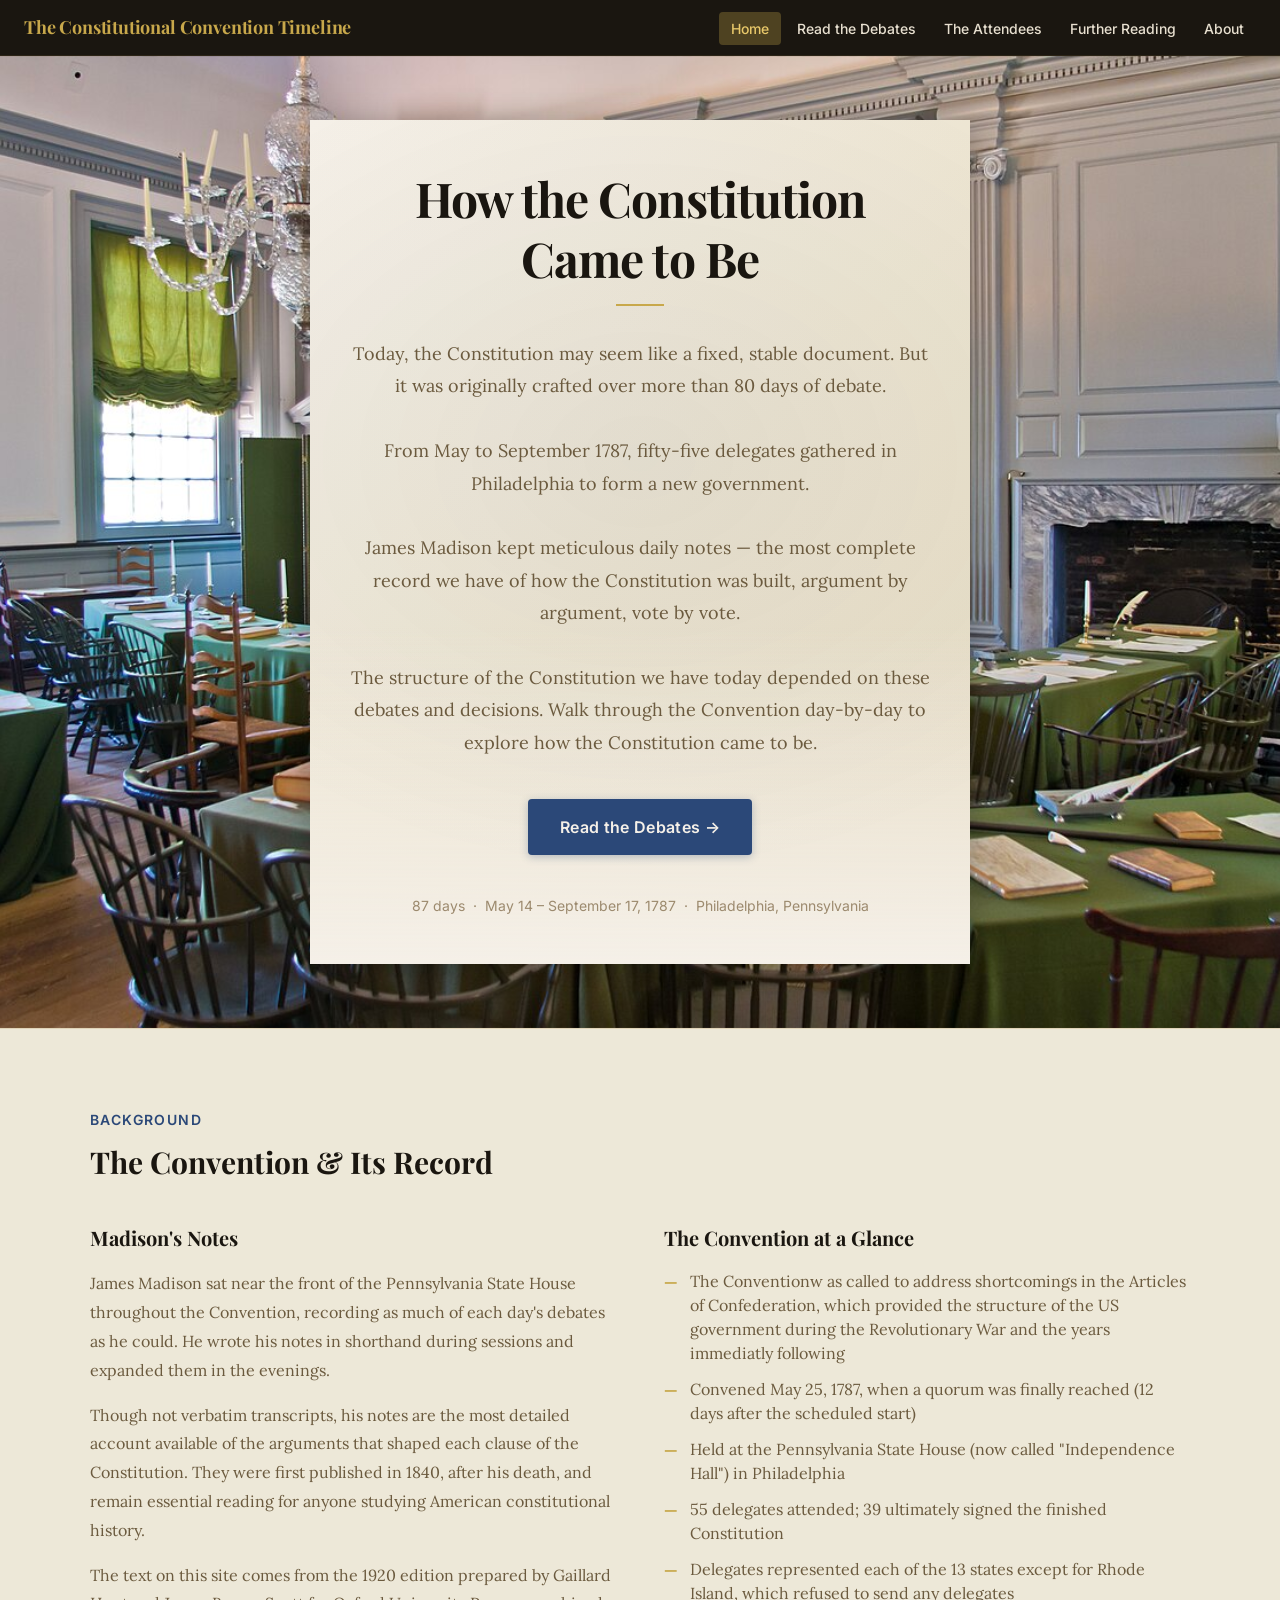
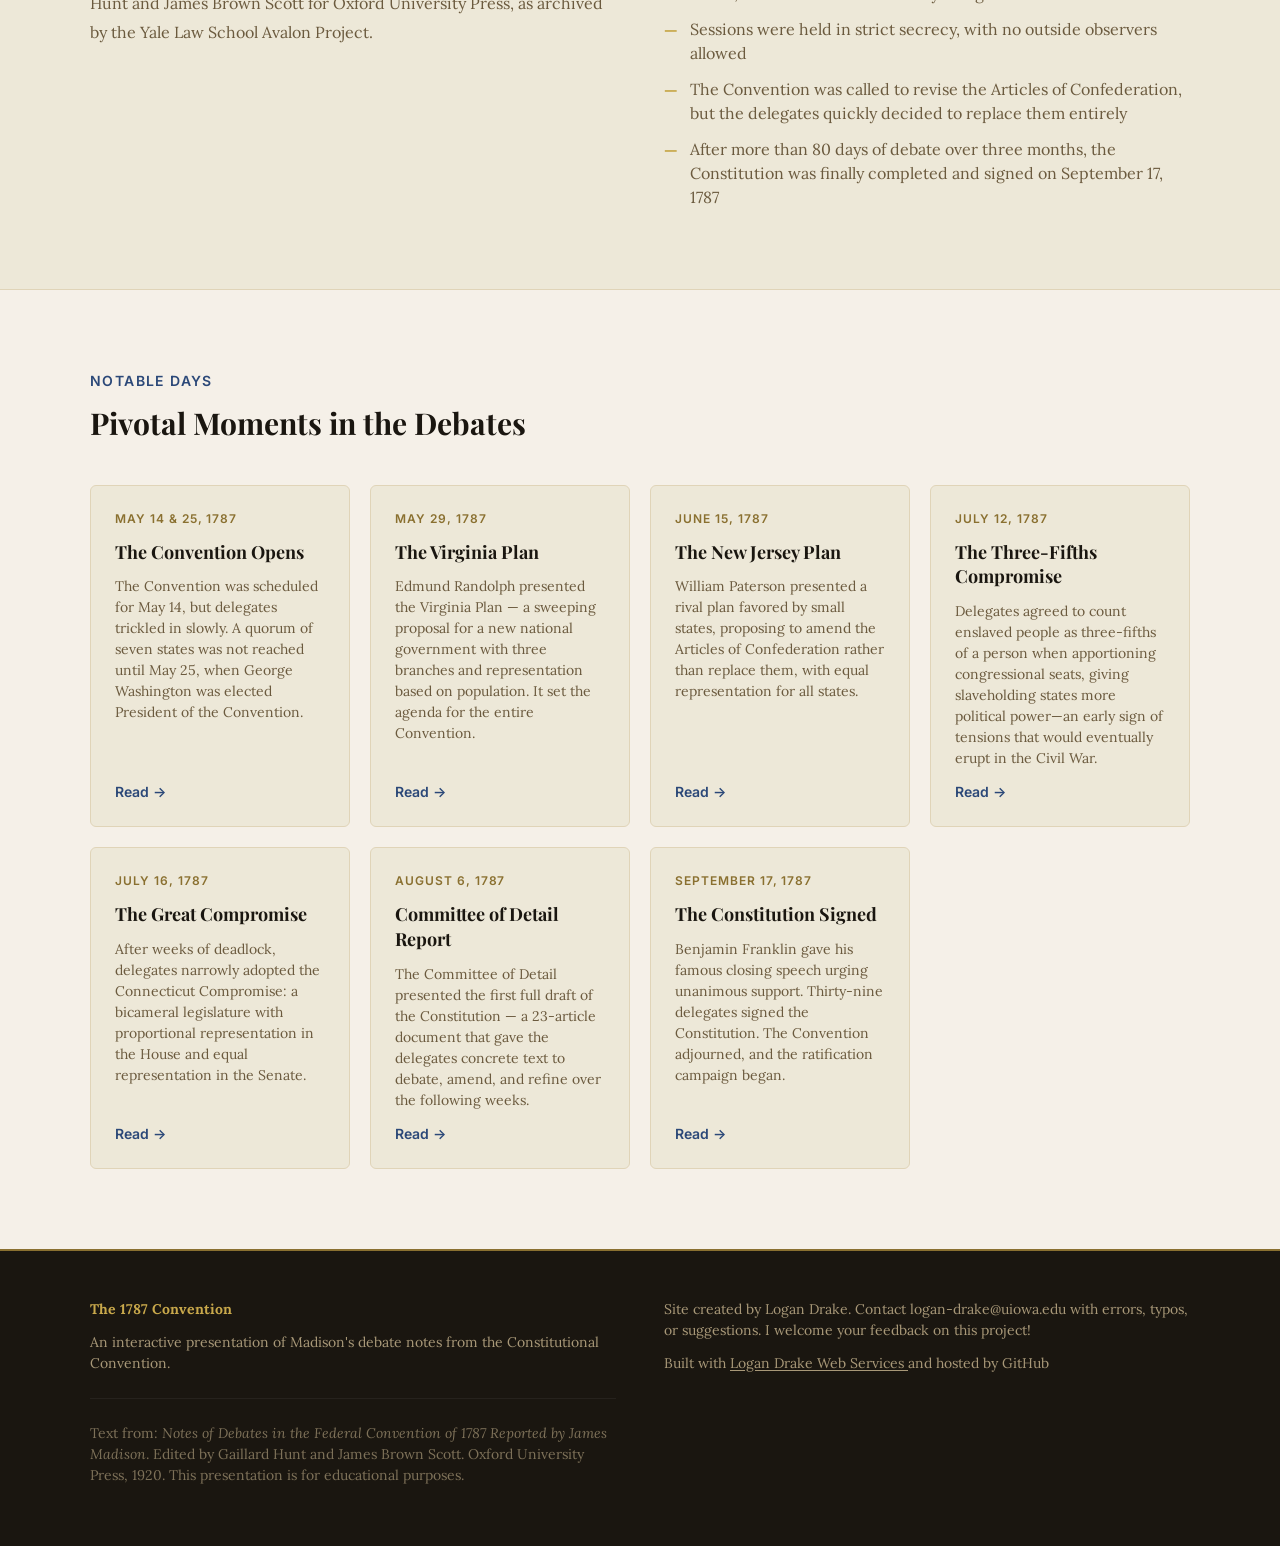
==== commit 8c6752ac: "Add Assembly Room photo background to hero section Replace parchment gradient hero background with f" ====
--- a/index.html
+++ b/index.html
@@ -34,7 +34,7 @@
   <section class="hero" aria-labelledby="hero-title">
     <div class="hero__inner">
       <!--<p class="hero__eyebrow"></p> -->
-      <h1 class="hero__title" id="hero-title">How the Constitution Came to Be</h1>
+      <h1 class="hero__title" id="hero-title">How the Constitution</br>Came to Be</h1>
       <div class="hero__divider" aria-hidden="true"></div>
       <p class="hero__description">
         Today, the Constitution may seem like a fixed, stable document. But it was originally crafted over more than 80 days of debate. </br></br>
--- a/css/styles.css
+++ b/css/styles.css
@@ -144,7 +144,7 @@
   height: var(--nav-height);
   background: var(--color-ink-deep);
   border-bottom: 1px solid var(--color-ink-mid);
-  z-index: 200;
+  z-index: 1000;
   display: flex;
   align-items: center;
   padding: 0 var(--space-6);
@@ -177,7 +177,7 @@
   font-family: var(--font-ui);
   font-size: var(--text-sm);
   font-weight: 500;
-  color: var(--color-text-on-dark-dim);
+  color: var(--color-text-on-dark);
   text-decoration: none;
   padding: var(--space-2) var(--space-3);
   border-radius: 4px;
@@ -185,12 +185,12 @@
   transition: color var(--transition-fast), background var(--transition-fast);
 }
 .site-nav__links a:hover {
-  color: var(--color-text-on-dark);
-  background: rgba(255,255,255,0.07);
+  color: #fff;
+  background: rgba(255,255,255,0.09);
 }
 .site-nav__links a.active {
-  color: var(--color-federal-gold);
-  background: rgba(200,168,75,0.12);
+  color: var(--color-federal-gold-lt);
+  background: rgba(200,168,75,0.30);
 }
 
 /* Hamburger toggle button — hidden by default, shown at mobile */
@@ -239,26 +239,21 @@
   justify-content: center;
   text-align: center;
   padding: var(--space-16) var(--space-6);
+  background-image: url('../images/Assembly room side.jpg');
+  background-size: cover;
+  background-position: center;
+}
+
+.hero__inner {
+  max-width: 720px;
+  position: relative;
+  z-index: 1;
   background:
+    radial-gradient(ellipse 800px 600px at 50% 40%, rgba(43,72,120,0.06) 0%, transparent 70%),
     linear-gradient(180deg, rgba(245,240,232,0) 60%, var(--color-parchment) 100%),
     linear-gradient(135deg, var(--color-parchment) 0%, #ece4d0 50%, #e4d9c0 100%);
-  position: relative;
-  overflow: hidden;
-}
-
-.hero::before {
-  content: '';
-  position: absolute;
-  inset: 0;
-  background-image:
-    radial-gradient(ellipse 800px 600px at 50% 40%, rgba(43,72,120,0.06) 0%, transparent 70%);
-  pointer-events: none;
-}
-
-.hero__inner {
-  max-width: 800px;
-  position: relative;
-  z-index: 1;
+  padding: var(--space-12) var(--space-10);
+  box-shadow: 0 4px 32px rgba(0,0,0,0.3);
 }
 
 .hero__eyebrow {
@@ -620,7 +615,7 @@
 
 @media (max-width: 700px) {
   .debates-content__inner {
-    padding: var(--space-6) var(--space-4) var(--space-12);
+    padding: var(--space-6) var(--space-4) var(--space-20);
   }
 }
 
@@ -942,6 +937,8 @@
 }
 .timeline-scroll-btn--left {
   border-right: 1px solid var(--color-ink-light);
+  position: relative;
+  z-index: 6;
 }
 .timeline-scroll-btn--right {
   border-left: 1px solid var(--color-ink-light);
@@ -972,6 +969,25 @@
   color: var(--color-federal-gold);
   line-height: 1;
   padding-left: 2px;
+}
+
+.timeline-sticky-month {
+  position: absolute;
+  left: 48px;
+  top: 0; /* overridden by JS to match native label position */
+  font-family: var(--font-ui);
+  font-size: var(--text-xs);
+  font-weight: 700;
+  letter-spacing: 0.1em;
+  text-transform: uppercase;
+  color: var(--color-federal-gold);
+  line-height: 1;
+  padding: 0 6px 0 2px;
+  background: var(--color-ink-deep);
+  pointer-events: none;
+  z-index: 5;
+  opacity: 0;
+  white-space: nowrap;
 }
 
 .timeline-days {
@@ -1072,8 +1088,12 @@
     height: auto;
     min-height: var(--nav-height);
     align-content: center;
-    padding: var(--space-2) var(--space-4);
-    gap: var(--space-1);
+    padding: var(--space-1) var(--space-4) var(--space-2);
+    gap: var(--space-3);
+  }
+  .site-nav__logo {
+    width: 100%;
+    text-align: center;
   }
   .site-nav__links {
     width: 100%;
@@ -1094,6 +1114,7 @@
     padding: 0 var(--space-4);
     align-items: center;
   }
+  .site-nav__logo { width: auto; text-align: left; }
   .site-nav__logo span.logo-long { display: inline; }
   .site-nav__toggle { display: flex; }
   .site-nav__links {
@@ -1107,16 +1128,36 @@
     background: var(--color-ink-deep);
     border-bottom: 1px solid var(--color-ink-mid);
     padding: var(--space-3) var(--space-4);
+    gap: var(--space-2);
     z-index: 199;
     margin-left: 0;
     justify-content: flex-start;
     flex-wrap: nowrap;
   }
   .site-nav--open .site-nav__links { display: flex; }
-  .site-nav__links a { padding: var(--space-3); }
+  .site-nav__links a {
+    padding: var(--space-4) var(--space-3);
+    font-size: 1.05rem;
+  }
+  .site-nav__links a.active,
+  .site-nav__links a:hover {
+    padding-top: var(--space-1);
+    padding-bottom: var(--space-1);
+    margin-top: calc(var(--space-4) - var(--space-1));
+    margin-bottom: calc(var(--space-4) - var(--space-1));
+  }
   .timeline-day {
-    width: 26px;
     font-size: 10px;
+  }
+  /* .timeline-sticky-month top is set dynamically by JS */
+}
+
+/* Touch devices (phones + tablets): larger tap targets regardless of screen width */
+@media (pointer: coarse) {
+  :root { --timeline-height: 96px; }
+  .timeline-day {
+    width: 40px;
+    height: 40px;
   }
 }
 
@@ -1643,6 +1684,9 @@
     gap: var(--space-4);
     padding: 0 var(--space-4);
   }
+  .attendees-filters {
+    position: static;
+  }
   .attendees-filters__inner {
     padding: 0 var(--space-4);
     gap: var(--space-3);
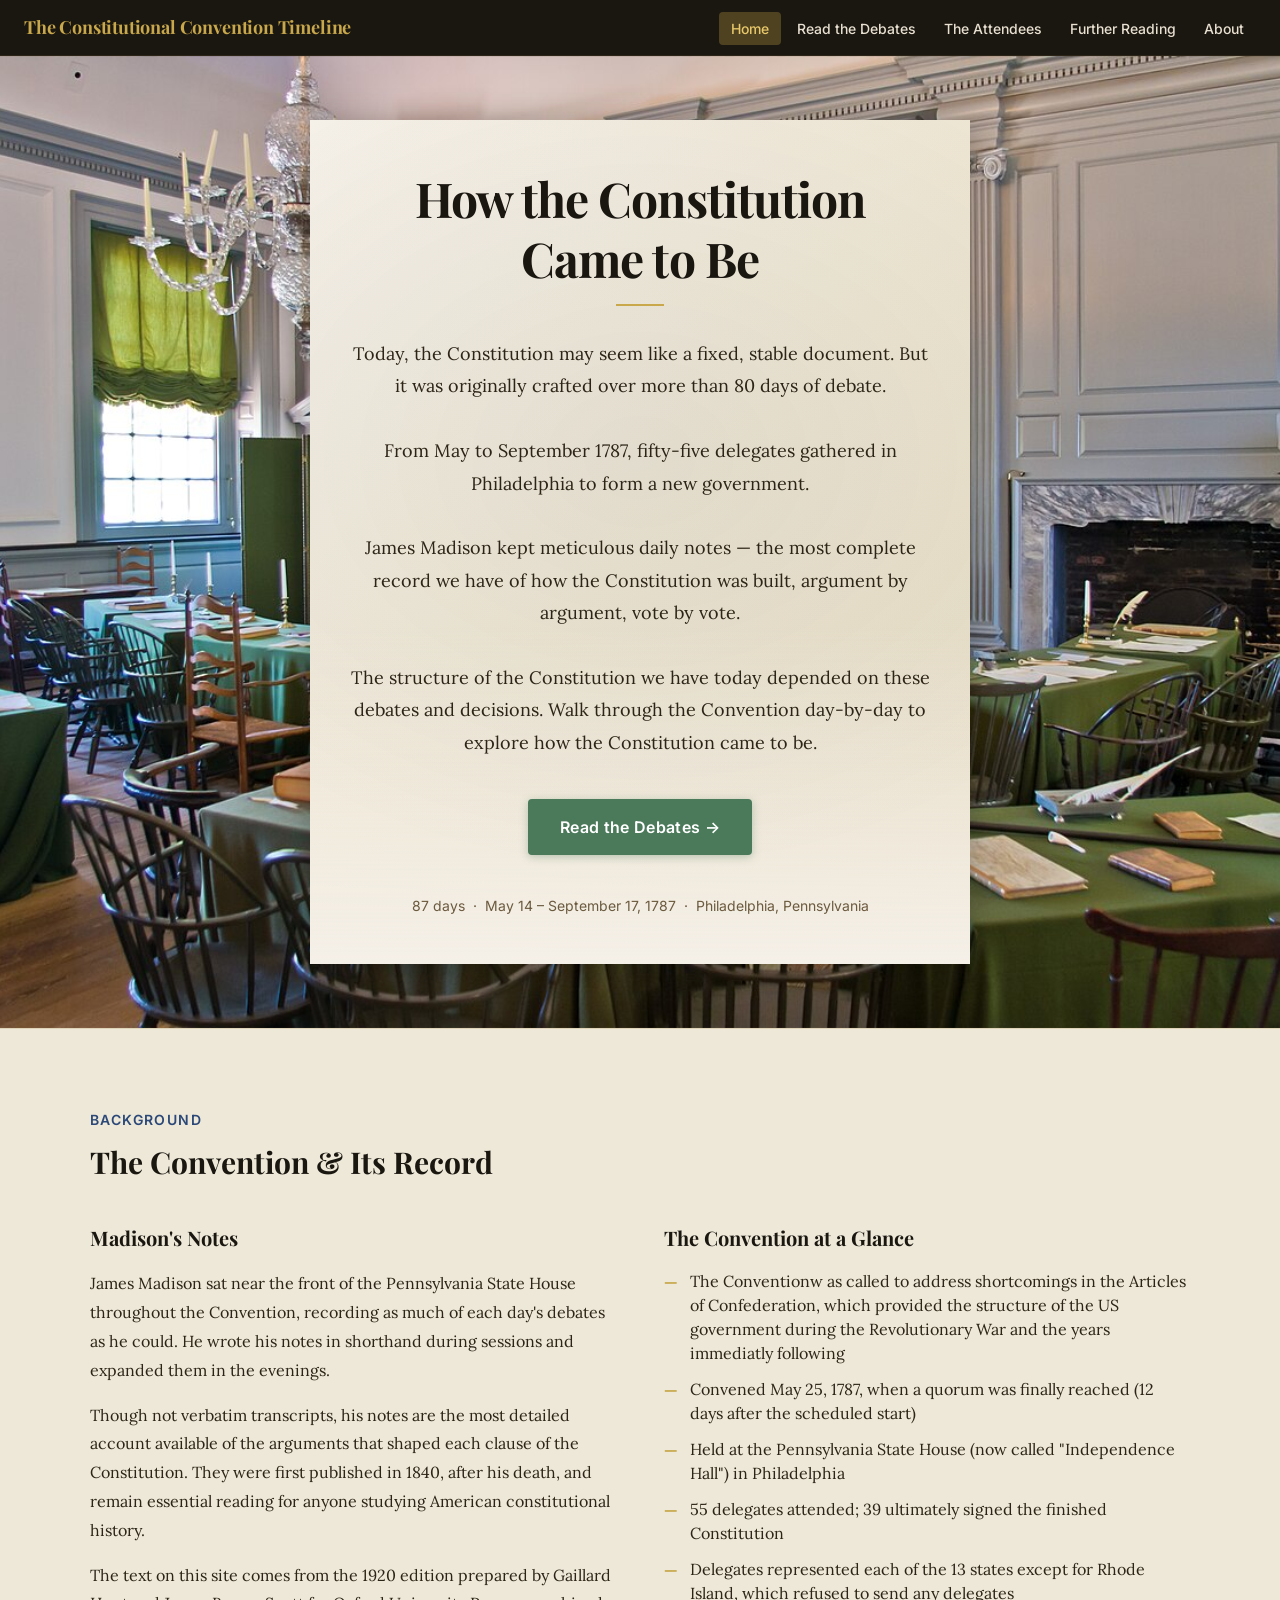
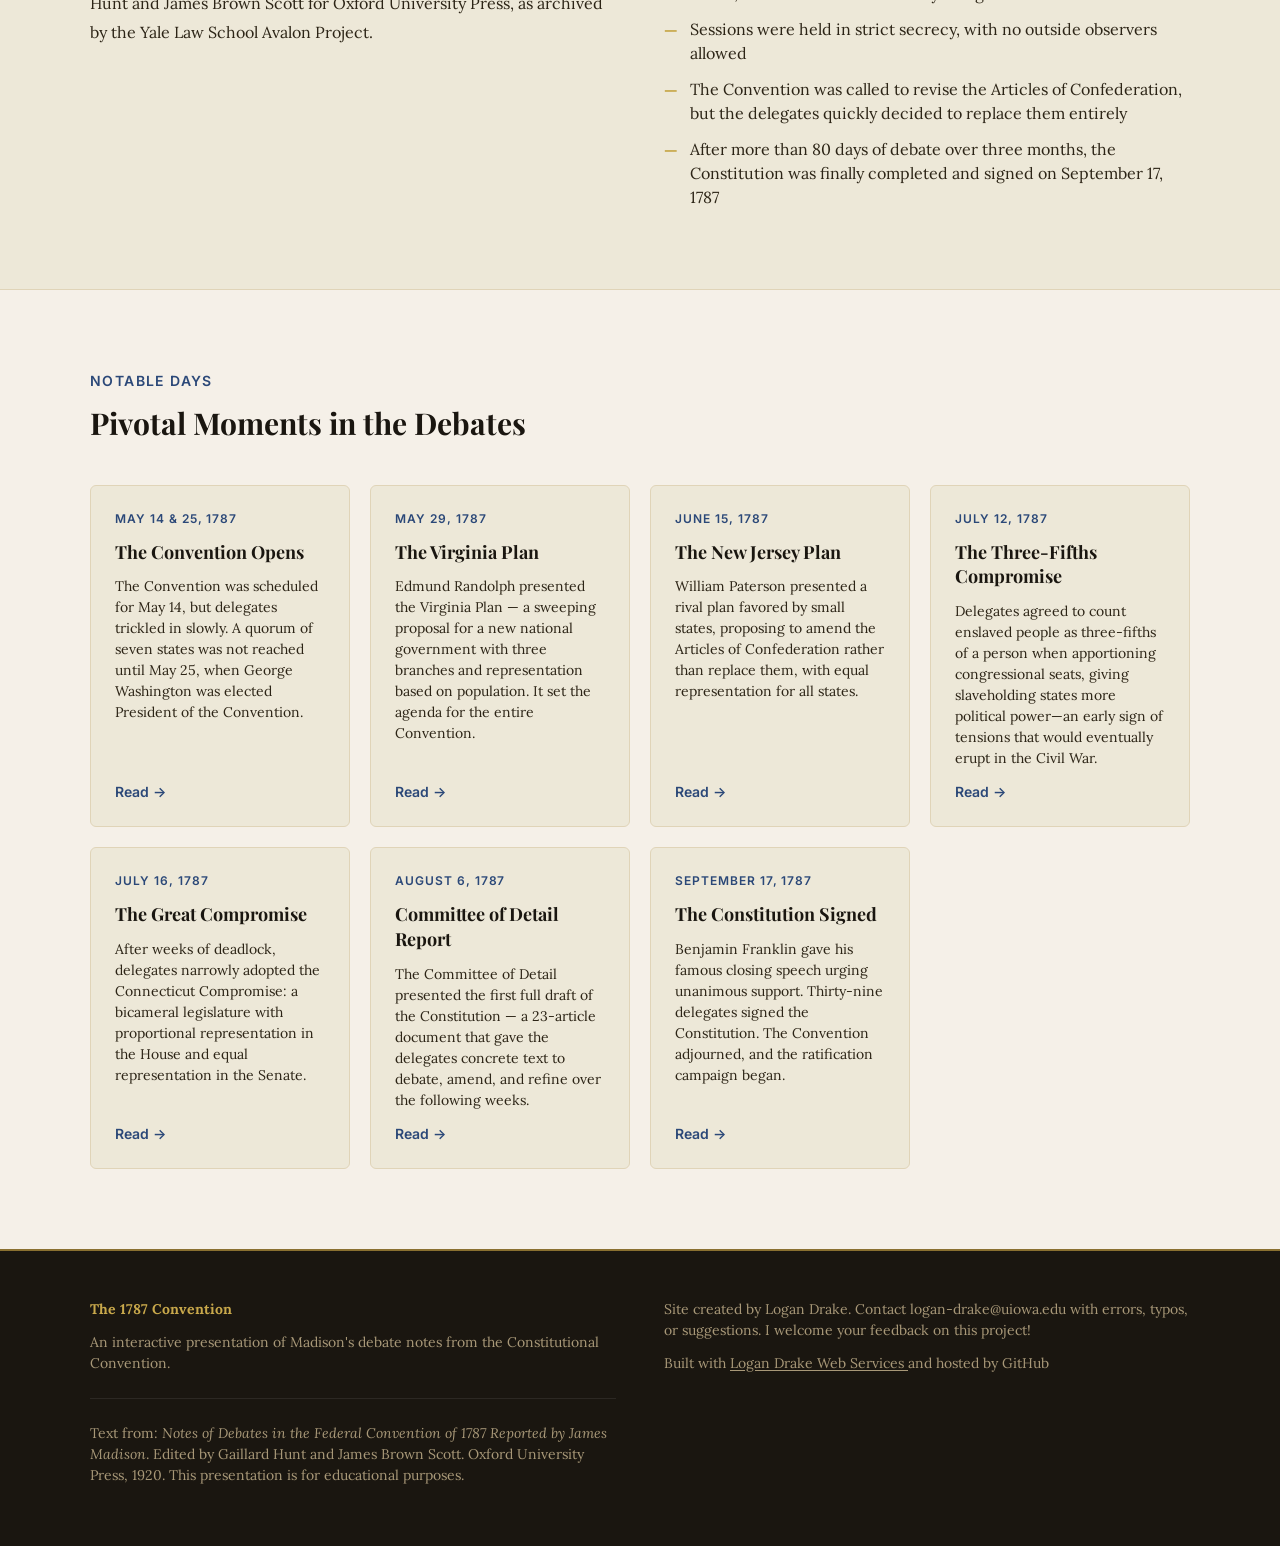
==== commit ac11c7f2: "Rename debates-bundle.js to data-bundle.js and update all references Consolidates the bundle file un" ====
--- a/index.html
+++ b/index.html
@@ -9,7 +9,7 @@
   <link rel="preconnect" href="https://fonts.googleapis.com">
   <link rel="preconnect" href="https://fonts.gstatic.com" crossorigin>
   <link href="https://fonts.googleapis.com/css2?family=Playfair+Display:ital,wght@0,400;0,700;1,400&family=Lora:ital,wght@0,400;0,600;1,400&family=Inter:wght@400;500;600;700&display=swap" rel="stylesheet">
-  <link rel="stylesheet" href="css/styles.css">
+  <link rel="stylesheet" href="css/styles.css?v=2">
 </head>
 <body class="index-body">
 
--- a/css/styles.css
+++ b/css/styles.css
@@ -18,9 +18,11 @@
   --color-ink-mid:         #2c2416;
   --color-ink-light:       #4a3f2f;
 
-  /* Accent — federal blue & gold */
+  /* Accent — federal blue, green & gold */
   --color-federal-blue:    #2b4878;
   --color-federal-blue-lt: #3d5f9a;
+  --color-assembly-green:    #4a7a5a;
+  --color-assembly-green-lt: #5a9068;
   --color-federal-gold:    #c8a84b;
   --color-federal-gold-lt: #e8c86a;
   --color-federal-gold-dim: #8a7030;
@@ -281,7 +283,7 @@
   font-size: clamp(var(--text-lg), 2.5vw, var(--text-2xl));
   font-style: italic;
   font-weight: 400;
-  color: var(--color-text-secondary);
+  color: var(--color-text-primary);
   margin-bottom: var(--space-6);
 }
 
@@ -289,7 +291,7 @@
   font-family: var(--font-body);
   font-size: var(--text-lg);
   line-height: var(--leading-prose);
-  color: var(--color-text-secondary);
+  color: var(--color-text-primary);
   max-width: 580px;
   margin: 0 auto var(--space-10);
 }
@@ -308,20 +310,20 @@
   font-family: var(--font-ui);
   font-size: var(--text-base);
   font-weight: 600;
-  color: var(--color-parchment);
-  background: var(--color-federal-blue);
+  color: white;
+  background: var(--color-assembly-green);
   padding: var(--space-4) var(--space-8);
   border-radius: 4px;
   text-decoration: none;
   letter-spacing: 0.02em;
   transition: background var(--transition-fast), transform var(--transition-fast);
-  box-shadow: 0 2px 8px rgba(43,72,120,0.3);
+  box-shadow: 0 2px 8px rgba(74,122,90,0.35);
 }
 .btn-primary:hover {
-  background: var(--color-federal-blue-lt);
+  background: var(--color-assembly-green-lt);
   color: white;
   transform: translateY(-1px);
-  box-shadow: 0 4px 12px rgba(43,72,120,0.4);
+  box-shadow: 0 4px 12px rgba(74,122,90,0.45);
 }
 
 .btn-secondary {
@@ -356,7 +358,7 @@
   margin-top: var(--space-10);
   font-family: var(--font-ui);
   font-size: var(--text-sm);
-  color: var(--color-text-muted);
+  color: var(--color-text-secondary);
 }
 
 /* ============================================================
@@ -418,7 +420,7 @@
   font-family: var(--font-body);
   font-size: var(--text-base);
   line-height: var(--leading-prose);
-  color: var(--color-text-secondary);
+  color: var(--color-text-primary);
   margin-bottom: var(--space-4);
 }
 
@@ -435,7 +437,7 @@
   align-items: flex-start;
   font-family: var(--font-body);
   font-size: var(--text-base);
-  color: var(--color-text-secondary);
+  color: var(--color-text-primary);
   line-height: var(--leading-normal);
 }
 
@@ -486,7 +488,7 @@
   font-weight: 600;
   letter-spacing: 0.08em;
   text-transform: uppercase;
-  color: var(--color-federal-gold-dim);
+  color: var(--color-federal-blue);
 }
 
 .moment-card__title {
@@ -501,7 +503,7 @@
   font-family: var(--font-body);
   font-size: var(--text-sm);
   line-height: var(--leading-normal);
-  color: var(--color-text-secondary);
+  color: var(--color-text-primary);
   flex: 1;
 }
 
@@ -568,7 +570,6 @@
 
 .site-footer__attribution {
   font-size: var(--text-xs);
-  opacity: 0.7;
   margin-top: var(--space-6);
   padding-top: var(--space-6);
   border-top: 1px solid rgba(255,255,255,0.08);
@@ -1370,7 +1371,7 @@
 }
 
 .attendee-card__state-size {
-  color: var(--color-text-muted);
+  color: var(--color-text-secondary);
   font-style: italic;
 }
 
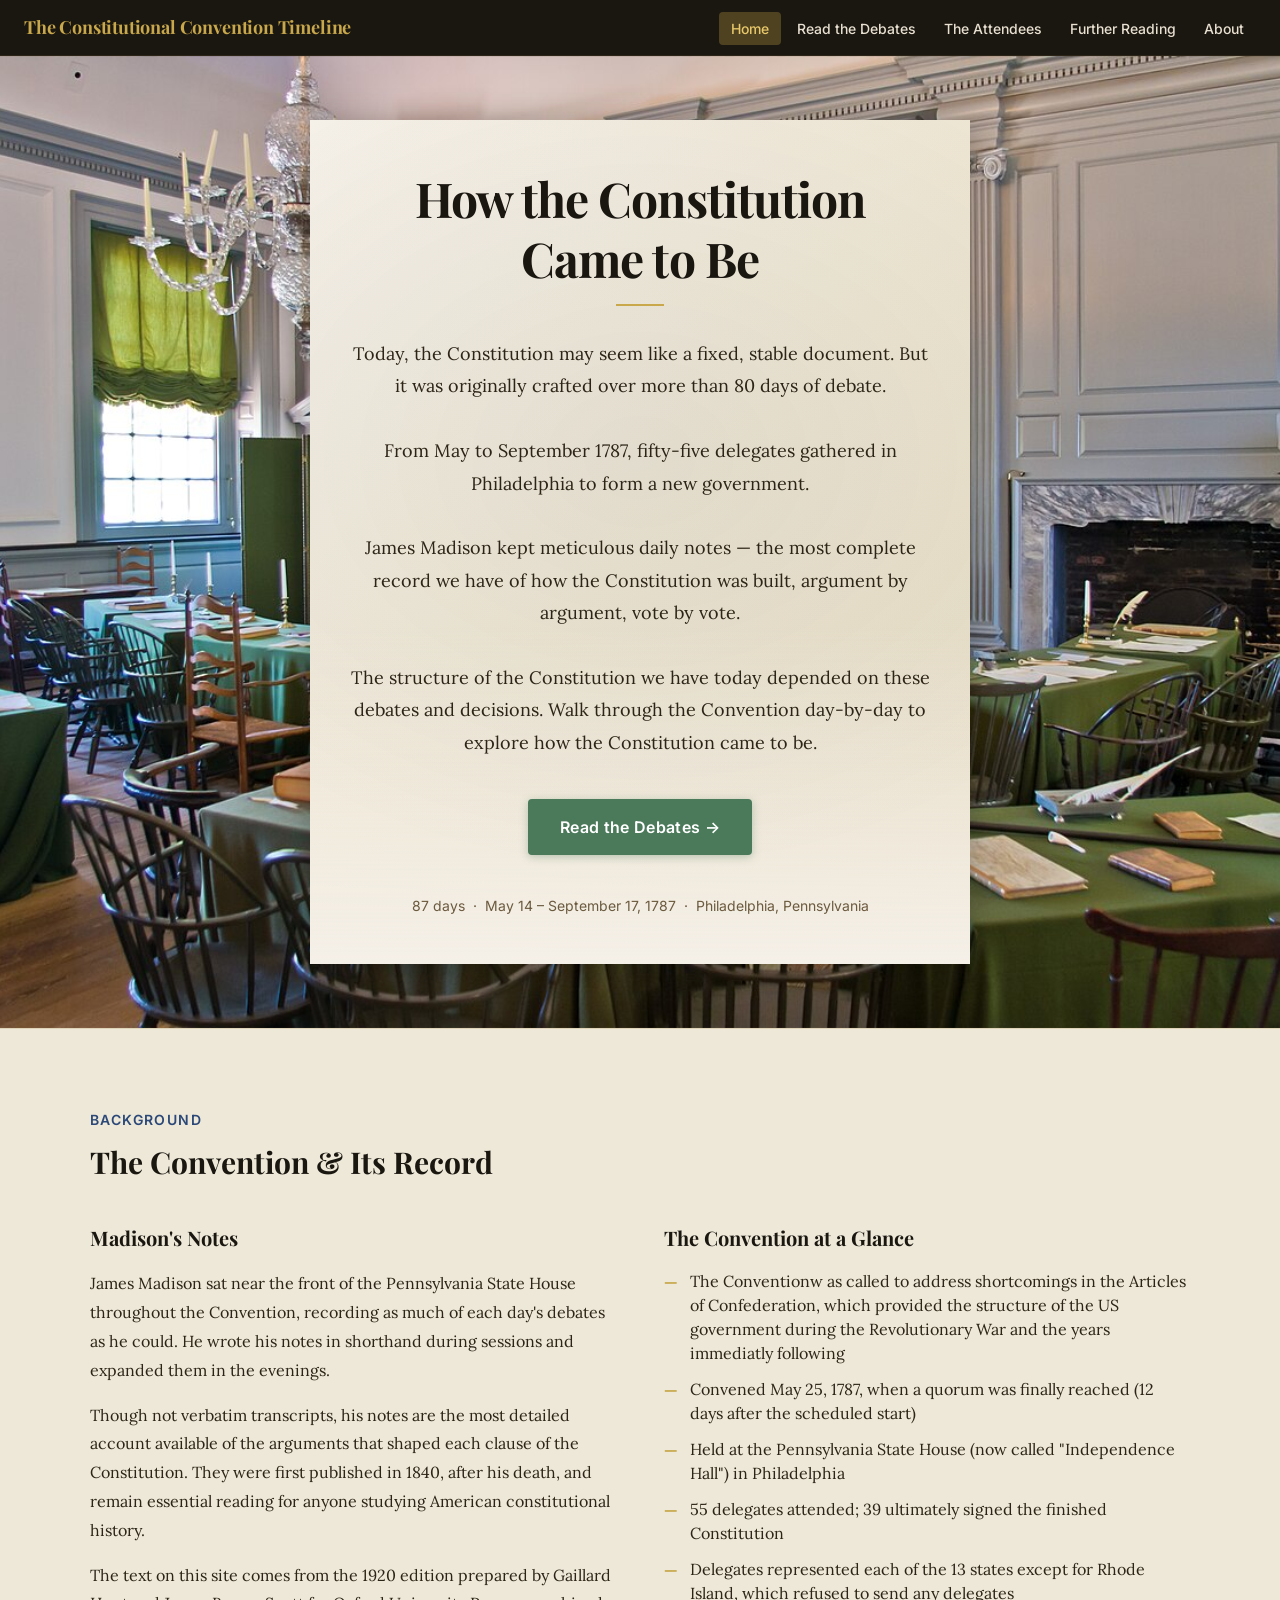
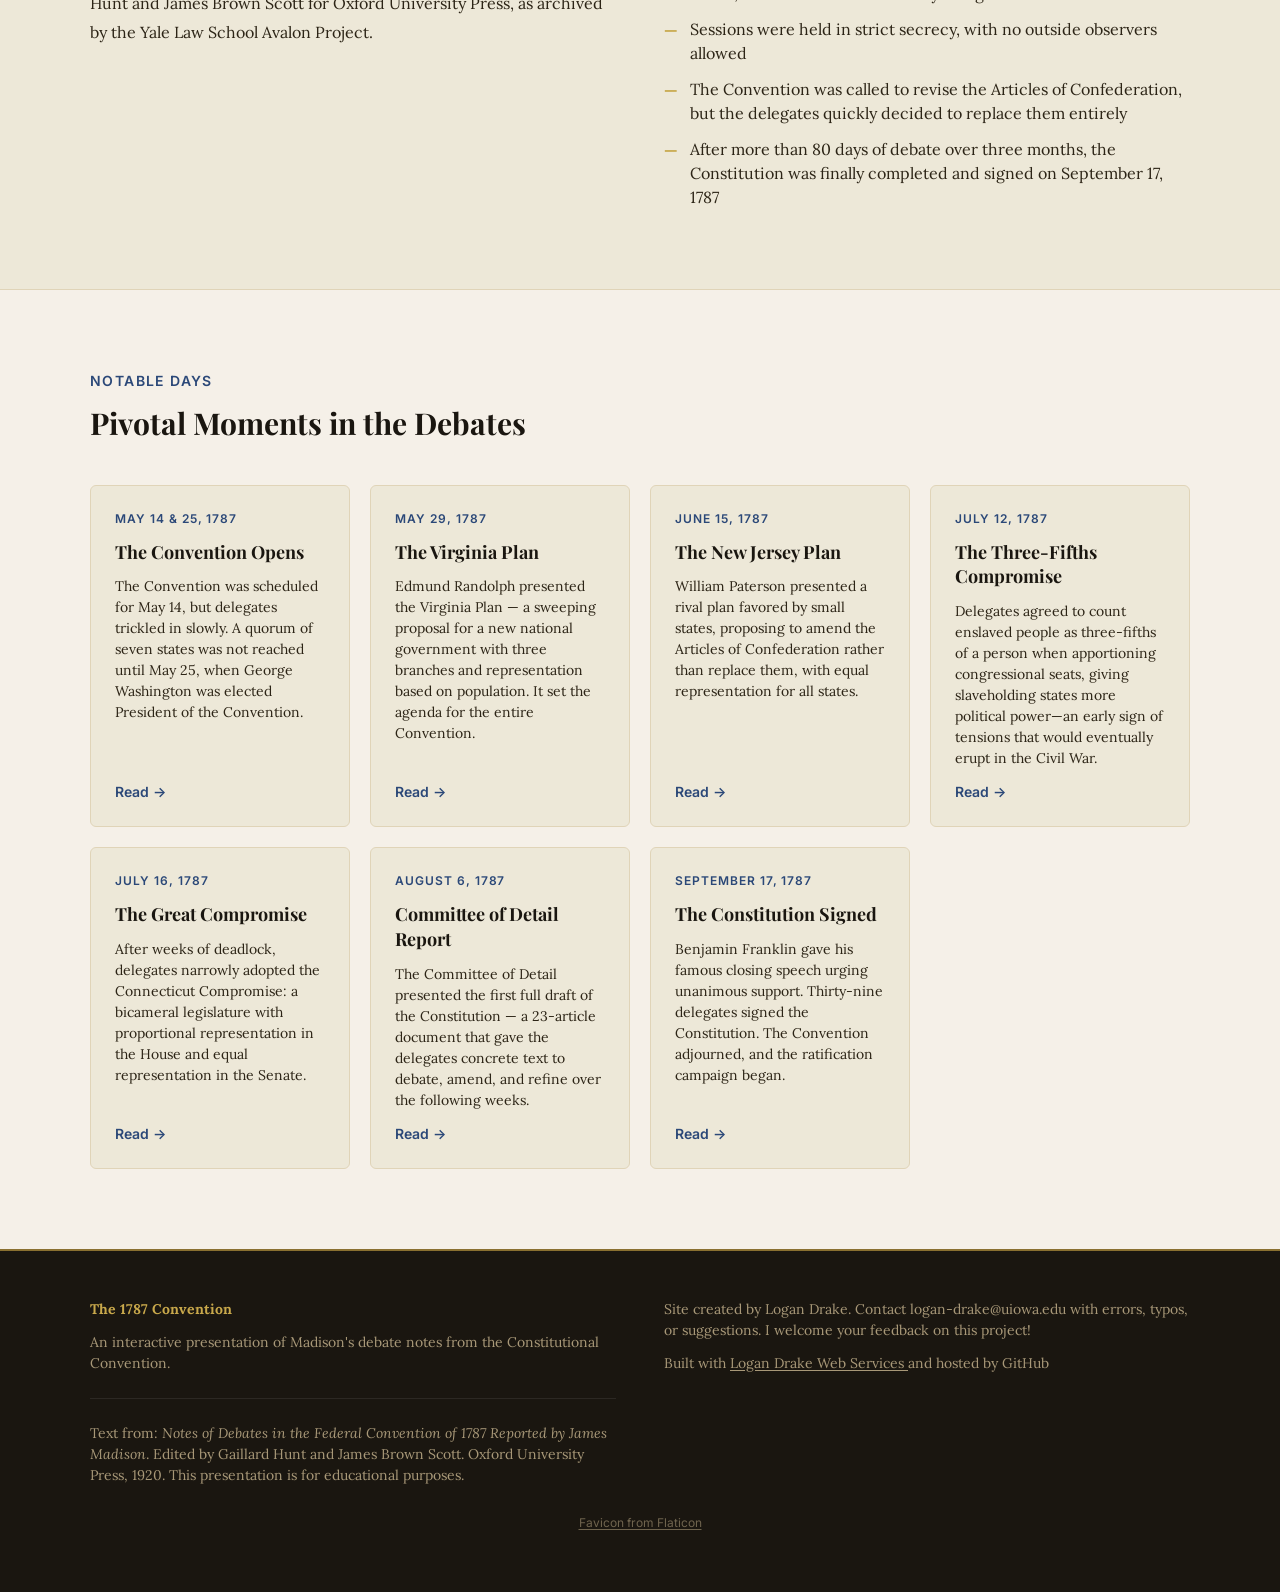
==== commit 70703425: "Add favicon, social share images, books content, and attendee page layout fixes - Add favicon.png an" ====
--- a/index.html
+++ b/index.html
@@ -2,9 +2,14 @@
 <html lang="en">
 <head>
   <meta charset="UTF-8">
+  <link rel="icon" type="image/png" href="images/favicon.png">
   <meta name="viewport" content="width=device-width, initial-scale=1.0">
   <title>The 1787 Constitutional Convention — Madison's Notes</title>
   <meta name="description" content="An interactive archive of James Madison's daily notes from the Constitutional Convention of 1787. Read the debates that shaped the United States Constitution.">
+  <meta property="og:image" content="https://lbrown123.github.io/Constitution-Timeline/images/social-share.png">
+  <meta property="og:image:type" content="image/png">
+  <meta property="og:image:width" content="1024">
+  <meta property="og:image:height" content="655">
 
   <link rel="preconnect" href="https://fonts.googleapis.com">
   <link rel="preconnect" href="https://fonts.gstatic.com" crossorigin>
@@ -192,8 +197,9 @@
           "The business of this convention is, as yet, too much in embryo to form any opinion of the result." CANT FIND THIS QUOTE
         </p>
         <p style="font-family: var(--font-ui); font-size: var(--text-sm);">— George Washington, letter to Alexander Hamilton, July 10, 1787</p>-->
-      </div> 
-    </div>
+      </div>
+    </div>
+    <p style="font-family:var(--font-ui);font-size:var(--text-xs);text-align:center;margin-top:var(--space-4);opacity:0.6;"><a href="https://www.flaticon.com/free-icons/constitution" target="_blank" rel="noopener" style="color:inherit;">Favicon from Flaticon</a></p>
   </footer>
 
   <script src="js/main.js"></script>
--- a/css/styles.css
+++ b/css/styles.css
@@ -1599,7 +1599,7 @@
 }
 
 .profile-section {
-  margin-bottom: var(--space-10);
+  margin-bottom: var(--space-6);
 }
 
 .profile-section-title {
@@ -1643,7 +1643,8 @@
   font-size: var(--text-sm);
   color: var(--color-text-muted);
   text-decoration: none;
-  margin-top: var(--space-6);
+  margin-top: var(--space-2);
+  margin-bottom: var(--space-8);
   padding: var(--space-2) var(--space-4);
   border: 1px solid var(--color-border);
   border-radius: 4px;
@@ -1965,6 +1966,10 @@
   display: none;
 }
 
+.book-card.hidden {
+  display: none;
+}
+
 .books-section-title {
   font-family: var(--font-display);
   font-size: var(--text-xl);
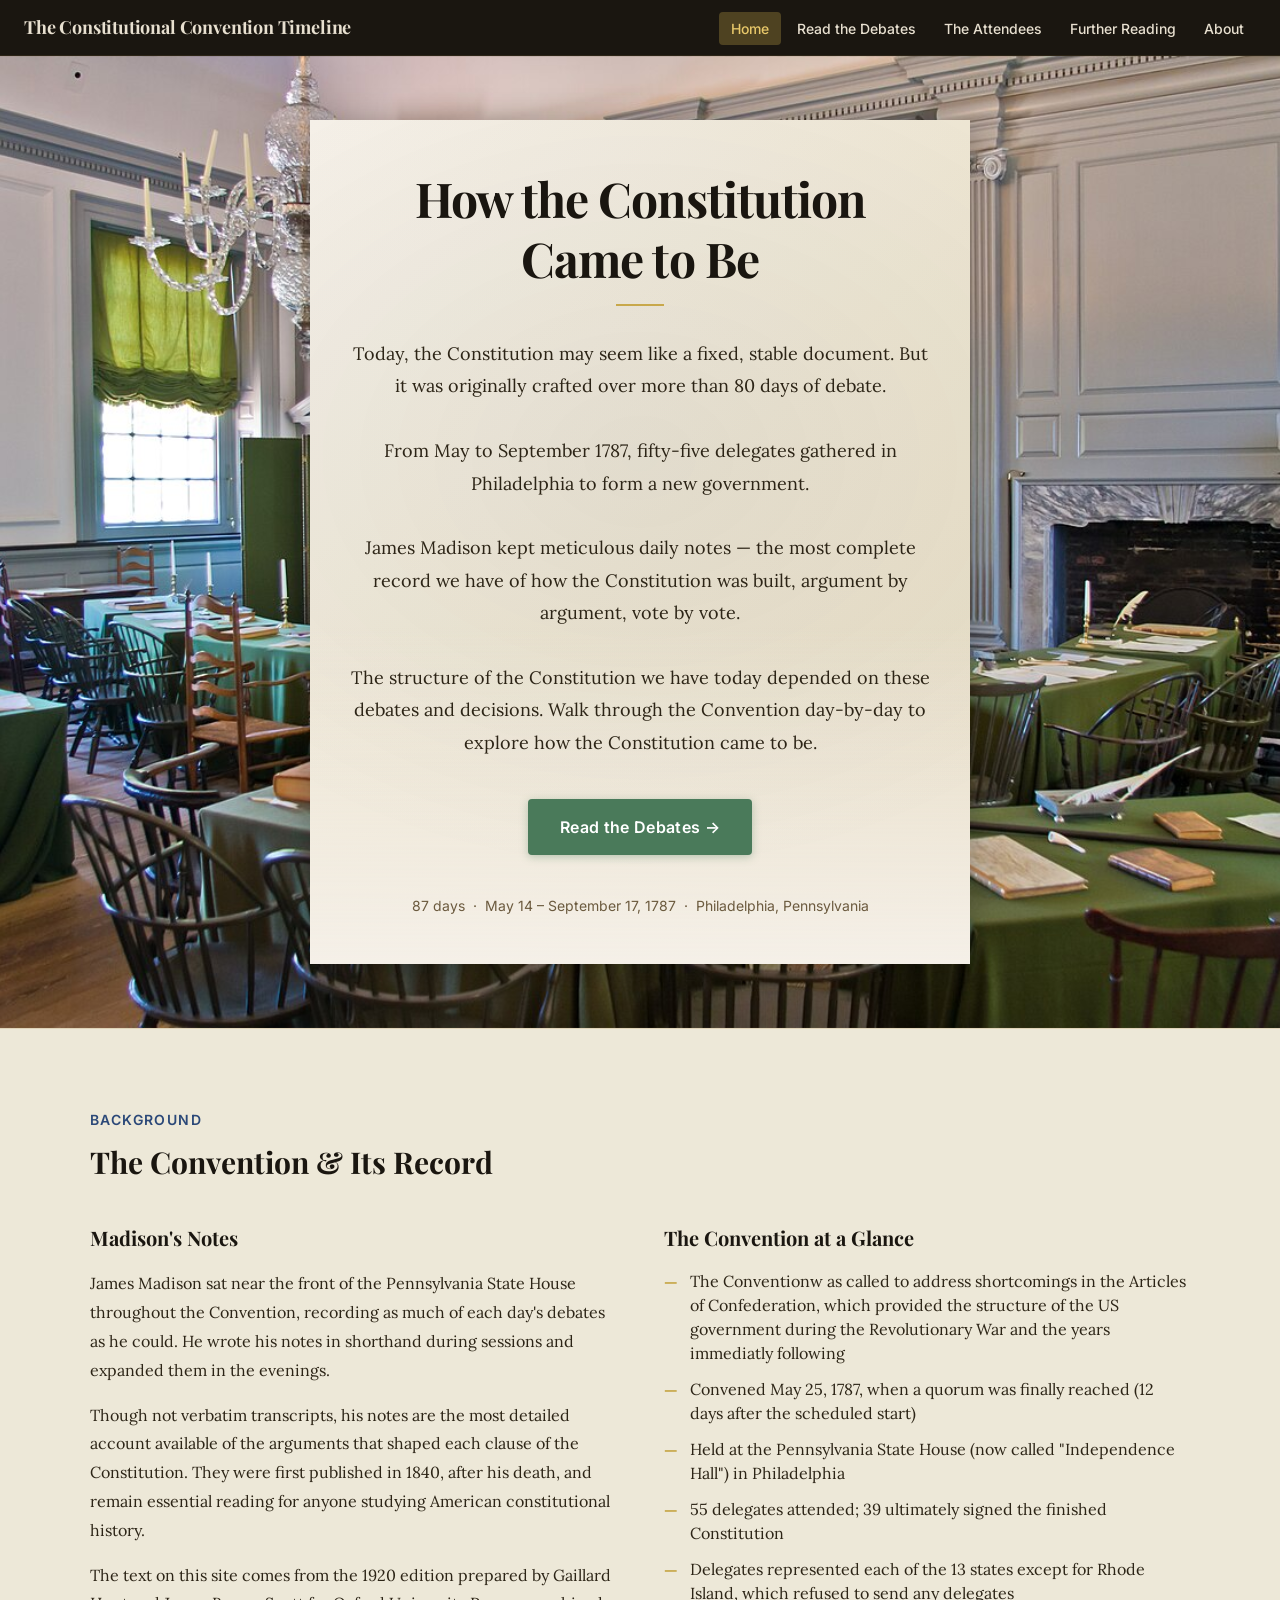
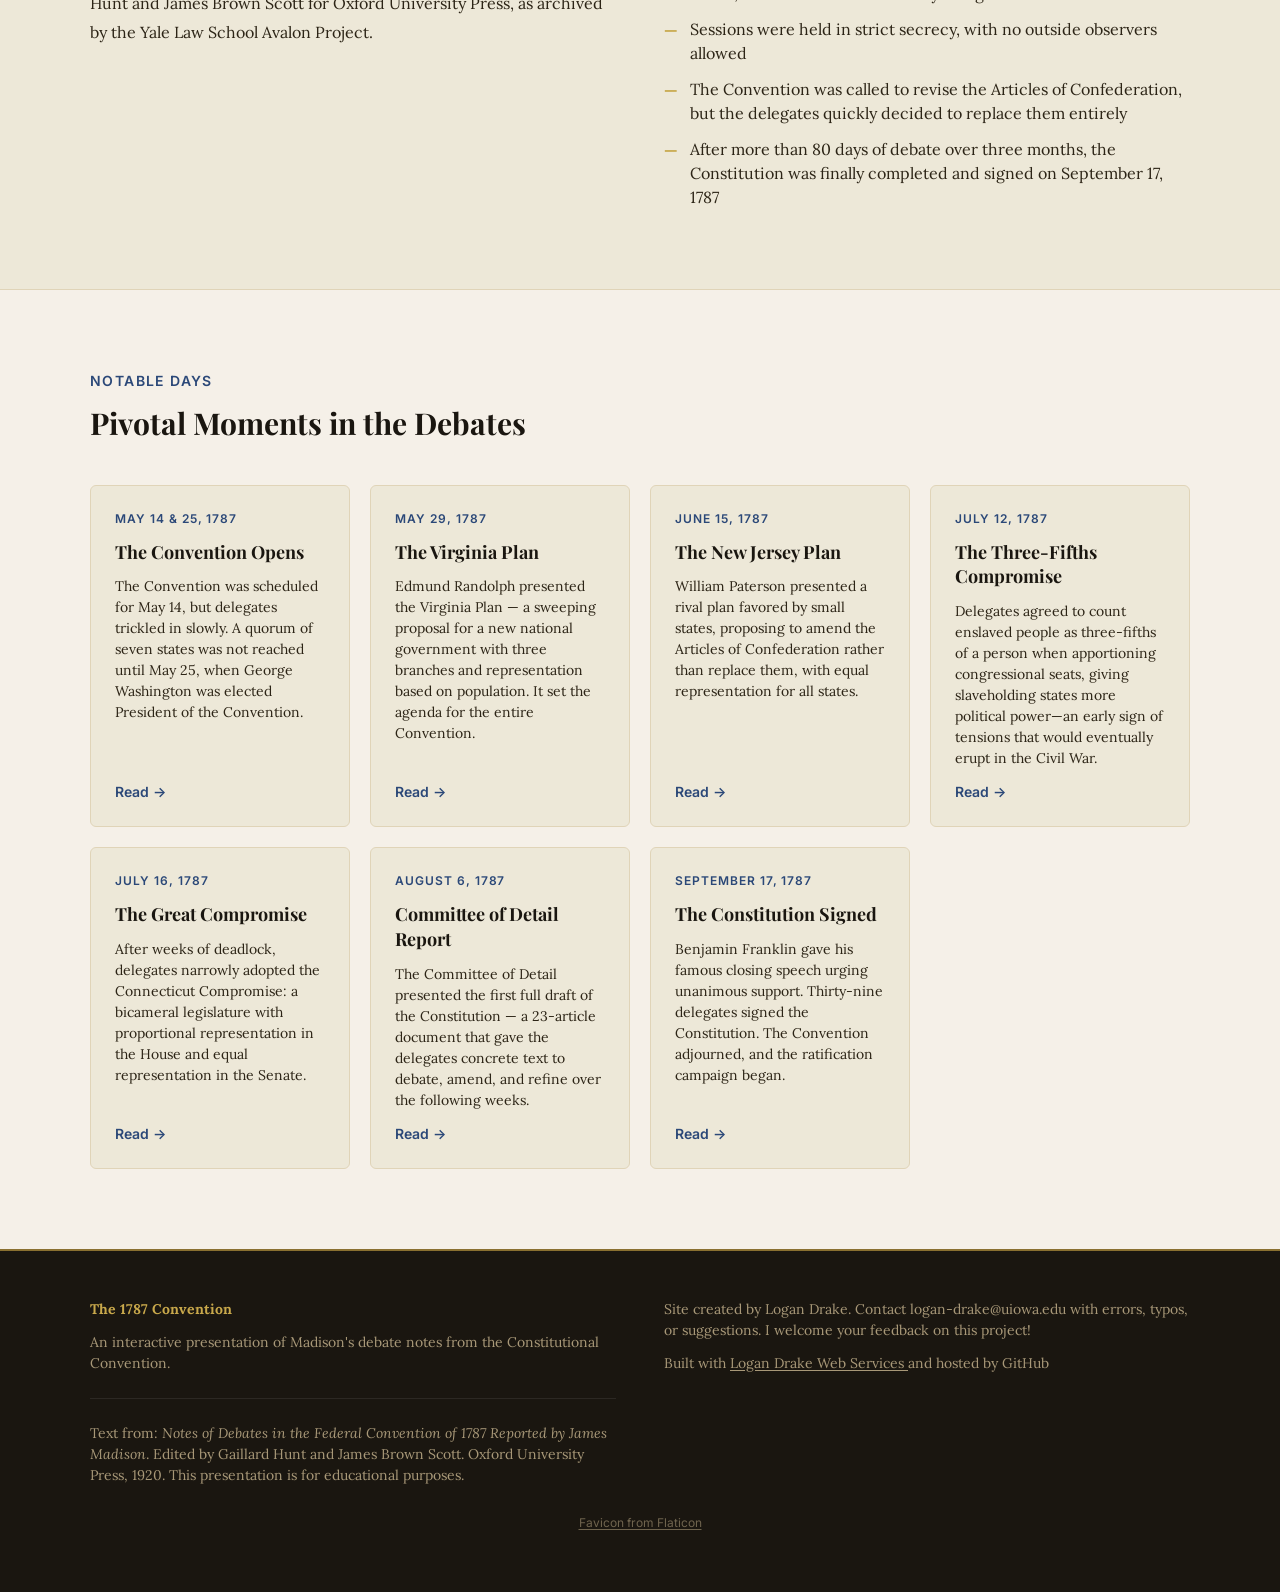
==== commit 3f8fbffb: "Added Umami tracking For traffic analytics" ====
--- a/index.html
+++ b/index.html
@@ -1,6 +1,7 @@
 <!DOCTYPE html>
 <html lang="en">
 <head>
+  <script defer src="https://cloud.umami.is/script.js" data-website-id="c4d91596-09d9-4b85-b2d1-0e23e44874e3"></script>
   <meta charset="UTF-8">
   <link rel="icon" type="image/png" href="images/favicon.png">
   <meta name="viewport" content="width=device-width, initial-scale=1.0">
--- a/css/styles.css
+++ b/css/styles.css
@@ -157,7 +157,7 @@
   font-family: var(--font-display);
   font-size: var(--text-lg);
   font-weight: 700;
-  color: var(--color-federal-gold);
+  color: var(--color-text-on-dark);
   text-decoration: none;
   letter-spacing: -0.01em;
   flex-shrink: 0;
@@ -581,8 +581,7 @@
 .debates-body {
   padding-top: var(--nav-height);
   padding-bottom: var(--timeline-height);
-  height: 100vh;
-  overflow: hidden;
+  overflow-x: hidden;
   display: flex;
   flex-direction: column;
 }
@@ -591,7 +590,6 @@
   display: flex;
   flex: 1;
   min-height: 0;
-  overflow: hidden;
 }
 
 /* Sidebar removed — navigation is via the bottom timeline only */
@@ -601,10 +599,6 @@
    ============================================================ */
 .debates-content {
   flex: 1;
-  overflow-y: auto;
-  overflow-x: hidden;
-  scrollbar-width: thin;
-  scrollbar-color: var(--color-border) transparent;
   background: var(--color-parchment);
 }
 
@@ -771,6 +765,13 @@
   text-decoration: underline;
 }
 
+/* Named anchors (e.g. King's notes date headers) — no link styling */
+.debate-body a[name]:not([href]) {
+  color: inherit;
+  text-decoration: none;
+  pointer-events: none;
+}
+
 /* Ordered/unordered lists within debate text */
 .debate-body ol,
 .debate-body ul {
@@ -879,6 +880,69 @@
   margin-top: var(--space-6);
   margin-bottom: var(--space-8);
   padding-top: 0;
+}
+
+/* ============================================================
+   14a. Notes Source Toggle
+   ============================================================ */
+.notes-toggle {
+  display: flex;
+  align-items: center;
+  justify-content: center;
+  gap: var(--space-4);
+  margin-bottom: var(--space-8);
+  padding: var(--space-3) var(--space-4);
+  background: var(--color-parchment-dark);
+  border: 1px solid var(--color-border-light);
+  border-radius: 6px;
+}
+
+.notes-toggle__label {
+  font-family: var(--font-ui);
+  font-size: var(--text-sm);
+  font-weight: 600;
+  color: var(--color-text-secondary);
+  white-space: nowrap;
+}
+
+.notes-toggle__pills {
+  display: flex;
+  border: 1.5px solid var(--color-border);
+  border-radius: 4px;
+  overflow: hidden;
+}
+
+.notes-toggle__pill {
+  font-family: var(--font-ui);
+  font-size: var(--text-sm);
+  font-weight: 600;
+  color: var(--color-text-secondary);
+  background: none;
+  border: none;
+  border-radius: 0;
+  padding: var(--space-2) var(--space-4);
+  cursor: pointer;
+  transition: background var(--transition-fast), color var(--transition-fast);
+  line-height: 1;
+}
+
+.notes-toggle__pill + .notes-toggle__pill {
+  border-left: 1.5px solid var(--color-border);
+}
+
+.notes-toggle__pill--active {
+  background: var(--color-federal-blue);
+  color: var(--color-text-on-dark);
+}
+
+.notes-toggle__pill:hover:not(.notes-toggle__pill--active) {
+  background: var(--color-parchment-aged);
+  color: var(--color-text-primary);
+}
+
+.notes-toggle__pill:focus-visible {
+  outline: 2px solid var(--color-federal-blue);
+  outline-offset: -2px;
 }
 
 /* ============================================================
